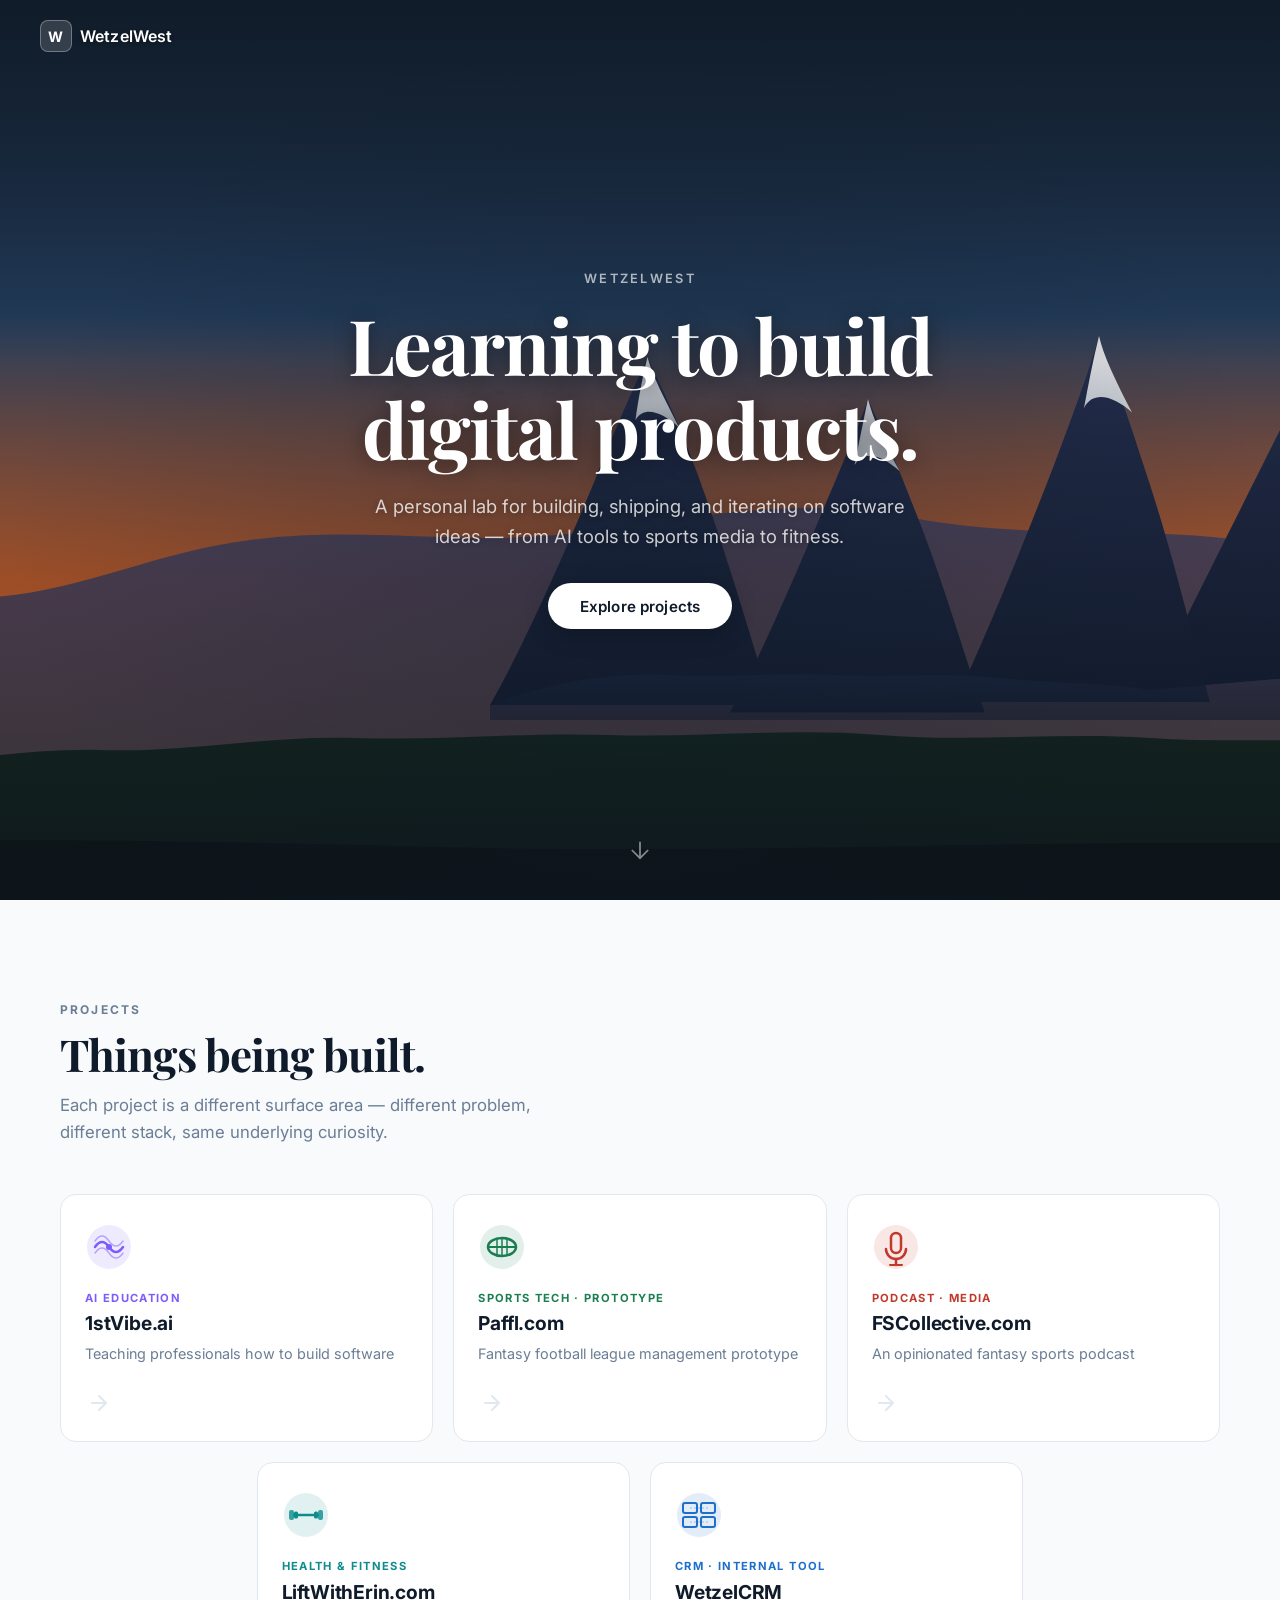
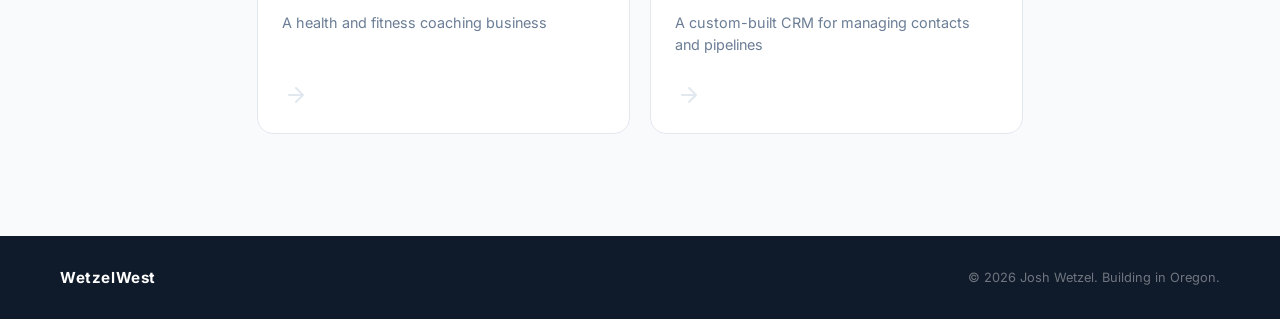
==== index.html @ 6b5eadfe "Initial launch of wetzelwest.com landing page - Hero section with SVG Mt. Bachelor + Three Sisters m" ====
<!DOCTYPE html>
<html lang="en">
<head>
  <meta charset="UTF-8" />
  <meta name="viewport" content="width=device-width, initial-scale=1.0" />
  <title>WetzelWest — Learning to Build Digital Products</title>
  <meta name="description" content="WetzelWest is a collection of digital projects by Josh Wetzel — exploring AI tools, sports tech, media, fitness, and CRM software." />
  <link rel="preconnect" href="https://fonts.googleapis.com" />
  <link rel="preconnect" href="https://fonts.gstatic.com" crossorigin />
  <link href="https://fonts.googleapis.com/css2?family=Inter:wght@300;400;500;600;700&family=Playfair+Display:wght@700&display=swap" rel="stylesheet" />
  <link rel="stylesheet" href="styles.css" />
</head>
<body>

  <!-- ─── NAV ────────────────────────────────────────────────────── -->
  <header class="nav">
    <a href="/" class="nav-logo">
      <span class="nav-logo-mark">W</span>
      <span class="nav-logo-text">WetzelWest</span>
    </a>
  </header>

  <!-- ─── HERO ───────────────────────────────────────────────────── -->
  <section class="hero">

    <!-- Mountain SVG scene -->
    <div class="hero-scene" aria-hidden="true">
      <svg class="hero-svg" viewBox="0 0 1440 600" preserveAspectRatio="xMidYMid slice" xmlns="http://www.w3.org/2000/svg">
        <defs>
          <!-- Sky gradient: dusk looking west over the Cascades -->
          <linearGradient id="sky" x1="0" y1="0" x2="0" y2="1">
            <stop offset="0%"   stop-color="#0d1b2a" />
            <stop offset="35%"  stop-color="#1b3a5c" />
            <stop offset="65%"  stop-color="#c45c26" />
            <stop offset="85%"  stop-color="#e8832a" />
            <stop offset="100%" stop-color="#f5c26b" />
          </linearGradient>
          <!-- Distant ridge gradient -->
          <linearGradient id="ridge-far" x1="0" y1="0" x2="0" y2="1">
            <stop offset="0%"  stop-color="#2e3f6e" />
            <stop offset="100%" stop-color="#1a2545" />
          </linearGradient>
          <!-- Near peaks gradient -->
          <linearGradient id="peaks" x1="0" y1="0" x2="0" y2="1">
            <stop offset="0%"  stop-color="#1d2d50" />
            <stop offset="100%" stop-color="#0f1a30" />
          </linearGradient>
          <!-- Foreground forest gradient -->
          <linearGradient id="forest" x1="0" y1="0" x2="0" y2="1">
            <stop offset="0%"  stop-color="#0e2318" />
            <stop offset="100%" stop-color="#071410" />
          </linearGradient>
          <!-- Snow cap gradient -->
          <linearGradient id="snow" x1="0" y1="0" x2="0" y2="1">
            <stop offset="0%"   stop-color="#ffffff" />
            <stop offset="100%" stop-color="#dce8f0" />
          </linearGradient>
          <!-- Glow for sun near horizon -->
          <radialGradient id="sun-glow" cx="0.72" cy="1" r="0.45">
            <stop offset="0%"   stop-color="#ffcc55" stop-opacity="0.55" />
            <stop offset="60%"  stop-color="#e8832a" stop-opacity="0.15" />
            <stop offset="100%" stop-color="#e8832a" stop-opacity="0" />
          </radialGradient>
        </defs>

        <!-- Sky fill -->
        <rect width="1440" height="600" fill="url(#sky)" />

        <!-- Sun glow near horizon -->
        <rect width="1440" height="600" fill="url(#sun-glow)" />

        <!-- ── Distant foothills / lower Cascades range ── -->
        <path fill="url(#ridge-far)" opacity="0.75"
          d="M0,420 C80,390 160,380 240,395 C320,410 380,370 460,360
             C540,350 600,365 680,355 C760,345 820,330 900,345
             C980,360 1040,350 1120,360 C1200,370 1280,355 1360,365
             L1440,360 L1440,600 L0,600 Z" />

        <!-- ── Mt Bachelor: conical peak — rightmost (south) ── -->
        <!-- Base shape -->
        <path fill="url(#peaks)"
          d="M1060,460 C1080,420 1115,350 1145,290 C1175,230 1185,210 1190,200
             C1195,210 1210,230 1225,265 C1255,330 1280,390 1295,440 Z" />
        <!-- Snow cap -->
        <path fill="url(#snow)" opacity="0.92"
          d="M1190,200 C1193,213 1202,228 1212,248 C1200,238 1187,230 1178,242
             C1182,225 1188,212 1190,200 Z" />

        <!-- ── North Sister: leftmost of three ── -->
        <path fill="url(#peaks)"
          d="M620,470 C640,435 665,380 690,320 C710,270 720,250 725,238
             C730,250 742,272 758,315 C780,375 795,430 808,470 Z" />
        <!-- Snow cap North Sister -->
        <path fill="url(#snow)" opacity="0.9"
          d="M725,238 C728,250 736,265 746,285 C735,275 723,270 717,280
             C719,265 722,250 725,238 Z" />

        <!-- ── Middle Sister: center, slightly lower ── -->
        <path fill="url(#peaks)"
          d="M780,475 C798,442 820,392 842,340 C860,298 868,278 872,266
             C877,278 888,300 904,342 C924,392 938,444 950,475 Z" />
        <!-- Snow cap Middle Sister -->
        <path fill="url(#snow)" opacity="0.88"
          d="M872,266 C875,278 882,294 893,314 C882,304 870,299 863,310
             C866,295 869,280 872,266 Z" />

        <!-- ── South Sister: rounded dome, most prominent ── -->
        <path fill="url(#peaks)"
          d="M930,468 C948,430 972,372 996,310 C1015,260 1022,238 1026,224
             C1030,238 1040,260 1055,308 C1076,370 1090,432 1100,468 Z" />
        <!-- Snow cap South Sister -->
        <path fill="url(#snow)" opacity="0.9"
          d="M1026,224 C1029,237 1037,254 1048,275 C1036,264 1022,260 1016,272
             C1019,256 1022,240 1026,224 Z" />

        <!-- Connecting ridgeline between peaks -->
        <path fill="url(#peaks)" opacity="0.6"
          d="M620,470 C660,455 700,448 740,450 C780,452 810,448 850,450
             C890,452 920,448 960,452 C1000,456 1030,455 1060,460
             L1295,440 L1295,480 L620,480 Z" />

        <!-- ── Forested midground slopes ── -->
        <path fill="url(#forest)"
          d="M0,540
             C60,510 120,495 180,505 C240,515 300,498 360,500
             C420,502 470,490 530,492 C590,494 640,488 700,490
             C760,492 820,485 880,490 C940,495 1000,488 1060,492
             C1120,496 1180,490 1240,498 C1300,506 1370,495 1440,510
             L1440,600 L0,600 Z" />

        <!-- ── Foreground terrain / dark base ── -->
        <path fill="#050d0a"
          d="M0,570 C200,555 400,560 600,565 C800,570 1000,558 1200,563
             L1440,568 L1440,600 L0,600 Z" />

        <!-- Subtle atmospheric haze layer -->
        <rect width="1440" height="600" fill="#c45c26" opacity="0.04" />
      </svg>
    </div>

    <!-- Hero content overlay -->
    <div class="hero-content">
      <p class="hero-eyebrow">WetzelWest</p>
      <h1 class="hero-headline">Learning to build<br />digital products.</h1>
      <p class="hero-sub">A personal lab for building, shipping, and iterating on software ideas — from AI tools to sports media to fitness.</p>
      <a href="#projects" class="hero-cta">Explore projects</a>
    </div>

    <!-- Scroll nudge -->
    <div class="hero-scroll" aria-hidden="true">
      <svg width="24" height="24" viewBox="0 0 24 24" fill="none" stroke="currentColor" stroke-width="1.5">
        <path d="M12 5v14M5 12l7 7 7-7"/>
      </svg>
    </div>
  </section>

  <!-- ─── PROJECTS ────────────────────────────────────────────────── -->
  <section class="projects" id="projects">
    <div class="projects-inner">

      <div class="section-label">Projects</div>
      <h2 class="section-title">Things being built.</h2>
      <p class="section-sub">Each project is a different surface area — different problem, different stack, same underlying curiosity.</p>

      <div class="cards">

        <!-- 1stVibe.ai -->
        <a href="https://1stvibe.ai" target="_blank" rel="noopener noreferrer" class="card card--ai">
          <div class="card-icon" aria-hidden="true">
            <svg viewBox="0 0 48 48" fill="none" xmlns="http://www.w3.org/2000/svg">
              <circle cx="24" cy="24" r="22" fill="currentColor" opacity="0.12"/>
              <path d="M10 24 Q17 14 24 24 Q31 34 38 24" stroke="currentColor" stroke-width="2.5" stroke-linecap="round" fill="none"/>
              <path d="M10 30 Q17 20 24 30 Q31 40 38 30" stroke="currentColor" stroke-width="1.5" stroke-linecap="round" fill="none" opacity="0.5"/>
              <path d="M10 18 Q17 8 24 18 Q31 28 38 18" stroke="currentColor" stroke-width="1.5" stroke-linecap="round" fill="none" opacity="0.5"/>
              <circle cx="24" cy="24" r="3" fill="currentColor"/>
            </svg>
          </div>
          <div class="card-body">
            <div class="card-tag">AI Education</div>
            <h3 class="card-title">1stVibe.ai</h3>
            <p class="card-desc">Teaching professionals how to build software</p>
          </div>
          <div class="card-arrow" aria-hidden="true">
            <svg viewBox="0 0 20 20" fill="currentColor">
              <path d="M5 10h10M10 5l5 5-5 5" stroke="currentColor" stroke-width="1.5" fill="none" stroke-linecap="round" stroke-linejoin="round"/>
            </svg>
          </div>
        </a>

        <!-- Paffl.com -->
        <a href="https://paffl.com" target="_blank" rel="noopener noreferrer" class="card card--sports">
          <div class="card-icon" aria-hidden="true">
            <svg viewBox="0 0 48 48" fill="none" xmlns="http://www.w3.org/2000/svg">
              <circle cx="24" cy="24" r="22" fill="currentColor" opacity="0.12"/>
              <ellipse cx="24" cy="24" rx="14" ry="9" stroke="currentColor" stroke-width="2.5" fill="none"/>
              <line x1="10" y1="24" x2="38" y2="24" stroke="currentColor" stroke-width="2" stroke-linecap="round"/>
              <line x1="19" y1="15.5" x2="19" y2="32.5" stroke="currentColor" stroke-width="1.5" stroke-linecap="round"/>
              <line x1="24" y1="15" x2="24" y2="33" stroke="currentColor" stroke-width="1.5" stroke-linecap="round"/>
              <line x1="29" y1="15.5" x2="29" y2="32.5" stroke="currentColor" stroke-width="1.5" stroke-linecap="round"/>
            </svg>
          </div>
          <div class="card-body">
            <div class="card-tag">Sports Tech · Prototype</div>
            <h3 class="card-title">Paffl.com</h3>
            <p class="card-desc">Fantasy football league management prototype</p>
          </div>
          <div class="card-arrow" aria-hidden="true">
            <svg viewBox="0 0 20 20" fill="currentColor">
              <path d="M5 10h10M10 5l5 5-5 5" stroke="currentColor" stroke-width="1.5" fill="none" stroke-linecap="round" stroke-linejoin="round"/>
            </svg>
          </div>
        </a>

        <!-- FSCollective.com -->
        <a href="https://fscollective.com" target="_blank" rel="noopener noreferrer" class="card card--media">
          <div class="card-icon" aria-hidden="true">
            <svg viewBox="0 0 48 48" fill="none" xmlns="http://www.w3.org/2000/svg">
              <circle cx="24" cy="24" r="22" fill="currentColor" opacity="0.12"/>
              <rect x="19" y="10" width="10" height="20" rx="5" stroke="currentColor" stroke-width="2.5" fill="none"/>
              <path d="M14 26c0 5.523 4.477 10 10 10s10-4.477 10-10" stroke="currentColor" stroke-width="2.5" stroke-linecap="round" fill="none"/>
              <line x1="24" y1="36" x2="24" y2="42" stroke="currentColor" stroke-width="2.5" stroke-linecap="round"/>
              <line x1="18" y1="42" x2="30" y2="42" stroke="currentColor" stroke-width="2" stroke-linecap="round"/>
            </svg>
          </div>
          <div class="card-body">
            <div class="card-tag">Podcast · Media</div>
            <h3 class="card-title">FSCollective.com</h3>
            <p class="card-desc">An opinionated fantasy sports podcast</p>
          </div>
          <div class="card-arrow" aria-hidden="true">
            <svg viewBox="0 0 20 20" fill="currentColor">
              <path d="M5 10h10M10 5l5 5-5 5" stroke="currentColor" stroke-width="1.5" fill="none" stroke-linecap="round" stroke-linejoin="round"/>
            </svg>
          </div>
        </a>

        <!-- LiftWithErin.com -->
        <a href="https://liftwitherin.com" target="_blank" rel="noopener noreferrer" class="card card--fitness">
          <div class="card-icon" aria-hidden="true">
            <svg viewBox="0 0 48 48" fill="none" xmlns="http://www.w3.org/2000/svg">
              <circle cx="24" cy="24" r="22" fill="currentColor" opacity="0.12"/>
              <line x1="12" y1="24" x2="36" y2="24" stroke="currentColor" stroke-width="2.5" stroke-linecap="round"/>
              <rect x="7" y="19" width="5" height="10" rx="2" fill="currentColor" opacity="0.8"/>
              <rect x="36" y="19" width="5" height="10" rx="2" fill="currentColor" opacity="0.8"/>
              <rect x="12" y="20.5" width="4" height="7" rx="1.5" fill="currentColor"/>
              <rect x="32" y="20.5" width="4" height="7" rx="1.5" fill="currentColor"/>
            </svg>
          </div>
          <div class="card-body">
            <div class="card-tag">Health &amp; Fitness</div>
            <h3 class="card-title">LiftWithErin.com</h3>
            <p class="card-desc">A health and fitness coaching business</p>
          </div>
          <div class="card-arrow" aria-hidden="true">
            <svg viewBox="0 0 20 20" fill="currentColor">
              <path d="M5 10h10M10 5l5 5-5 5" stroke="currentColor" stroke-width="1.5" fill="none" stroke-linecap="round" stroke-linejoin="round"/>
            </svg>
          </div>
        </a>

        <!-- WetzelCRM -->
        <a href="/wetzelcrm" class="card card--crm">
          <div class="card-icon" aria-hidden="true">
            <svg viewBox="0 0 48 48" fill="none" xmlns="http://www.w3.org/2000/svg">
              <circle cx="24" cy="24" r="22" fill="currentColor" opacity="0.12"/>
              <rect x="8" y="12" width="14" height="10" rx="2" stroke="currentColor" stroke-width="2" fill="none"/>
              <rect x="26" y="12" width="14" height="10" rx="2" stroke="currentColor" stroke-width="2" fill="none"/>
              <rect x="8" y="26" width="14" height="10" rx="2" stroke="currentColor" stroke-width="2" fill="none"/>
              <rect x="26" y="26" width="14" height="10" rx="2" stroke="currentColor" stroke-width="2" fill="none"/>
              <line x1="15" y1="17" x2="33" y2="17" stroke="currentColor" stroke-width="1" stroke-dasharray="2 2" opacity="0.4"/>
              <line x1="15" y1="31" x2="33" y2="31" stroke="currentColor" stroke-width="1" stroke-dasharray="2 2" opacity="0.4"/>
            </svg>
          </div>
          <div class="card-body">
            <div class="card-tag">CRM · Internal Tool</div>
            <h3 class="card-title">WetzelCRM</h3>
            <p class="card-desc">A custom-built CRM for managing contacts and pipelines</p>
          </div>
          <div class="card-arrow" aria-hidden="true">
            <svg viewBox="0 0 20 20" fill="currentColor">
              <path d="M5 10h10M10 5l5 5-5 5" stroke="currentColor" stroke-width="1.5" fill="none" stroke-linecap="round" stroke-linejoin="round"/>
            </svg>
          </div>
        </a>

      </div>
    </div>
  </section>

  <!-- ─── FOOTER ──────────────────────────────────────────────────── -->
  <footer class="footer">
    <div class="footer-inner">
      <span class="footer-logo">WetzelWest</span>
      <span class="footer-copy">&copy; <span id="year"></span> Josh Wetzel. Building in Oregon.</span>
    </div>
  </footer>

  <script>
    document.getElementById('year').textContent = new Date().getFullYear();

    // Smooth scroll for the anchor link
    document.querySelector('.hero-cta').addEventListener('click', function(e) {
      e.preventDefault();
      document.querySelector('#projects').scrollIntoView({ behavior: 'smooth' });
    });

    // Nav background on scroll
    const nav = document.querySelector('.nav');
    const heroEl = document.querySelector('.hero');
    function updateNav() {
      const heroBottom = heroEl.getBoundingClientRect().bottom;
      nav.classList.toggle('nav--scrolled', heroBottom <= 64);
    }
    window.addEventListener('scroll', updateNav, { passive: true });
    updateNav();
  </script>
</body>
</html>
---- styles.css ----
/* ─────────────────────────────────────────────────────────────────
   WetzelWest — styles.css
   Pacific Northwest / Central Oregon aesthetic
   ───────────────────────────────────────────────────────────────── */

*, *::before, *::after {
  box-sizing: border-box;
  margin: 0;
  padding: 0;
}

:root {
  /* Brand palette */
  --color-sky-deep:    #0d1b2a;
  --color-sky-mid:     #1b3a5c;
  --color-sunset:      #c45c26;
  --color-gold:        #e8832a;
  --color-cream:       #f5c26b;

  /* Neutral scale */
  --color-ink:         #0f1a2a;
  --color-ink-80:      #1e2e42;
  --color-ink-60:      #3a4f65;
  --color-muted:       #6b7e96;
  --color-border:      #e2e8f0;
  --color-surface:     #f8fafc;
  --color-white:       #ffffff;

  /* Project accent colors */
  --accent-ai:         #7c5cfc;   /* purple — AI */
  --accent-sports:     #1a7f50;   /* green — football */
  --accent-media:      #c0392b;   /* crimson — podcast */
  --accent-fitness:    #0e8c8c;   /* teal — health */
  --accent-crm:        #1e6fcc;   /* blue — software */

  /* Typography */
  --font-sans:   'Inter', system-ui, -apple-system, sans-serif;
  --font-serif:  'Playfair Display', Georgia, serif;

  /* Spacing */
  --max-width: 1160px;
  --gutter:    clamp(1.25rem, 5vw, 2.5rem);
}

html {
  scroll-behavior: smooth;
  font-size: 16px;
  /* Offset fixed nav when jumping to anchors */
  scroll-padding-top: 72px;
}

body {
  font-family: var(--font-sans);
  color: var(--color-ink);
  background: var(--color-white);
  -webkit-font-smoothing: antialiased;
  overflow-x: hidden;
}

/* ─── NAV ───────────────────────────────────────────────────────── */

.nav {
  position: fixed;
  top: 0;
  left: 0;
  right: 0;
  z-index: 100;
  padding: 1.25rem var(--gutter);
  display: flex;
  align-items: center;
  transition: background 0.3s ease, box-shadow 0.3s ease, backdrop-filter 0.3s ease;
}

/* Applied via JS when scrolled past hero */
.nav.nav--scrolled {
  background: rgba(255,255,255,0.92);
  backdrop-filter: blur(12px);
  -webkit-backdrop-filter: blur(12px);
  box-shadow: 0 1px 0 var(--color-border);
}

.nav.nav--scrolled .nav-logo {
  color: var(--color-ink);
}

.nav.nav--scrolled .nav-logo-mark {
  background: var(--color-ink);
  border-color: transparent;
  color: var(--color-white);
}

.nav.nav--scrolled .nav-logo-text {
  text-shadow: none;
}

.nav-logo {
  display: flex;
  align-items: center;
  gap: 0.5rem;
  text-decoration: none;
  color: var(--color-white);
  font-weight: 600;
  letter-spacing: 0.01em;
}

.nav-logo-mark {
  display: flex;
  align-items: center;
  justify-content: center;
  width: 32px;
  height: 32px;
  background: rgba(255,255,255,0.15);
  border: 1px solid rgba(255,255,255,0.3);
  border-radius: 8px;
  font-size: 0.9rem;
  font-weight: 700;
  backdrop-filter: blur(6px);
  transition: background 0.2s;
}

.nav-logo:hover .nav-logo-mark {
  background: rgba(255,255,255,0.25);
}

.nav-logo-text {
  font-size: 1rem;
  font-weight: 600;
  text-shadow: 0 1px 4px rgba(0,0,0,0.4);
}

/* ─── HERO ──────────────────────────────────────────────────────── */

.hero {
  position: relative;
  width: 100%;
  height: 100svh;
  min-height: 580px;
  display: flex;
  align-items: center;
  justify-content: center;
  overflow: hidden;
}

.hero-scene {
  position: absolute;
  inset: 0;
  z-index: 0;
}

.hero-svg {
  width: 100%;
  height: 100%;
  object-fit: cover;
}

/* Subtle gradient vignette over the scene to improve text legibility */
.hero::before {
  content: '';
  position: absolute;
  inset: 0;
  z-index: 1;
  background:
    radial-gradient(ellipse at 50% 60%, rgba(13,27,42,0.25) 0%, transparent 70%),
    linear-gradient(to bottom, rgba(13,27,42,0.55) 0%, transparent 40%, rgba(13,27,42,0.5) 100%);
}

.hero-content {
  position: relative;
  z-index: 2;
  text-align: center;
  color: var(--color-white);
  padding: 0 var(--gutter);
  max-width: 780px;
}

.hero-eyebrow {
  font-size: 0.8rem;
  font-weight: 600;
  letter-spacing: 0.18em;
  text-transform: uppercase;
  color: rgba(255,255,255,0.65);
  margin-bottom: 1rem;
}

.hero-headline {
  font-family: var(--font-serif);
  font-size: clamp(2.6rem, 6vw, 5rem);
  font-weight: 700;
  line-height: 1.1;
  letter-spacing: -0.02em;
  text-shadow: 0 2px 20px rgba(0,0,0,0.4);
  margin-bottom: 1.25rem;
}

.hero-sub {
  font-size: clamp(1rem, 2vw, 1.15rem);
  line-height: 1.65;
  color: rgba(255,255,255,0.78);
  max-width: 540px;
  margin: 0 auto 2rem;
  text-shadow: 0 1px 6px rgba(0,0,0,0.3);
}

.hero-cta {
  display: inline-flex;
  align-items: center;
  gap: 0.5rem;
  padding: 0.85rem 2rem;
  background: var(--color-white);
  color: var(--color-ink);
  font-size: 0.95rem;
  font-weight: 600;
  border-radius: 100px;
  text-decoration: none;
  letter-spacing: 0.01em;
  transition: transform 0.2s, box-shadow 0.2s, background 0.2s;
  box-shadow: 0 4px 24px rgba(0,0,0,0.25);
}

.hero-cta:hover {
  transform: translateY(-2px);
  box-shadow: 0 8px 32px rgba(0,0,0,0.3);
  background: var(--color-cream);
}

.hero-scroll {
  position: absolute;
  bottom: 2rem;
  left: 50%;
  transform: translateX(-50%);
  z-index: 2;
  color: rgba(255,255,255,0.5);
  animation: bounce 2s infinite;
}

.hero-scroll svg {
  width: 28px;
  height: 28px;
}

@keyframes bounce {
  0%, 100% { transform: translateX(-50%) translateY(0); }
  50%       { transform: translateX(-50%) translateY(6px); }
}

/* ─── PROJECTS SECTION ──────────────────────────────────────────── */

.projects {
  background: var(--color-surface);
  padding: clamp(4rem, 8vw, 7rem) var(--gutter);
}

.projects-inner {
  max-width: var(--max-width);
  margin: 0 auto;
}

.section-label {
  font-size: 0.75rem;
  font-weight: 700;
  letter-spacing: 0.18em;
  text-transform: uppercase;
  color: var(--color-muted);
  margin-bottom: 0.75rem;
}

.section-title {
  font-family: var(--font-serif);
  font-size: clamp(1.8rem, 3.5vw, 2.75rem);
  font-weight: 700;
  color: var(--color-ink);
  letter-spacing: -0.02em;
  line-height: 1.15;
  margin-bottom: 0.75rem;
}

.section-sub {
  font-size: 1.05rem;
  color: var(--color-muted);
  max-width: 520px;
  line-height: 1.6;
  margin-bottom: 3rem;
}

/* ─── CARD GRID ─────────────────────────────────────────────────── */

.cards {
  display: grid;
  grid-template-columns: repeat(3, 1fr);
  gap: 1.25rem;
}

/* Bottom row: 2 cards centered — achieved with last-2 spanning */
@media (min-width: 820px) {
  .cards .card:nth-child(4) {
    grid-column: 1 / 2;
  }
  .cards .card:nth-child(5) {
    grid-column: 2 / 3;
  }
  /* Center bottom 2 cards */
  .cards {
    grid-template-columns: repeat(6, 1fr);
  }
  .cards .card:nth-child(1) { grid-column: 1 / 3; }
  .cards .card:nth-child(2) { grid-column: 3 / 5; }
  .cards .card:nth-child(3) { grid-column: 5 / 7; }
  .cards .card:nth-child(4) { grid-column: 2 / 4; }
  .cards .card:nth-child(5) { grid-column: 4 / 6; }
}

@media (max-width: 819px) {
  .cards {
    grid-template-columns: repeat(2, 1fr);
  }
}

@media (max-width: 520px) {
  .cards {
    grid-template-columns: 1fr;
  }
}

/* ─── CARD BASE ─────────────────────────────────────────────────── */

.card {
  position: relative;
  display: flex;
  flex-direction: column;
  padding: 1.75rem 1.5rem 1.5rem;
  background: var(--color-white);
  border: 1px solid var(--color-border);
  border-radius: 16px;
  text-decoration: none;
  color: var(--color-ink);
  transition: transform 0.25s cubic-bezier(.22,.68,0,1.2),
              box-shadow 0.25s ease,
              border-color 0.2s;
  overflow: hidden;
}

.card::before {
  content: '';
  position: absolute;
  top: 0;
  left: 0;
  right: 0;
  height: 3px;
  border-radius: 16px 16px 0 0;
  transform: scaleX(0);
  transform-origin: left;
  transition: transform 0.3s ease;
}

.card:hover {
  transform: translateY(-4px);
  box-shadow: 0 12px 40px rgba(0,0,0,0.10);
  border-color: transparent;
}

.card:hover::before {
  transform: scaleX(1);
}

/* Per-project accent colors */
.card--ai       { --accent: var(--accent-ai); }
.card--sports   { --accent: var(--accent-sports); }
.card--media    { --accent: var(--accent-media); }
.card--fitness  { --accent: var(--accent-fitness); }
.card--crm      { --accent: var(--accent-crm); }

.card--ai::before     { background: var(--accent-ai); }
.card--sports::before { background: var(--accent-sports); }
.card--media::before  { background: var(--accent-media); }
.card--fitness::before{ background: var(--accent-fitness); }
.card--crm::before    { background: var(--accent-crm); }

/* Card icon */
.card-icon {
  width: 48px;
  height: 48px;
  margin-bottom: 1.25rem;
  color: var(--accent);
}

.card-icon svg {
  width: 100%;
  height: 100%;
}

/* Card body */
.card-body {
  flex: 1;
}

.card-tag {
  font-size: 0.7rem;
  font-weight: 700;
  letter-spacing: 0.12em;
  text-transform: uppercase;
  color: var(--accent);
  margin-bottom: 0.4rem;
}

.card-title {
  font-size: 1.2rem;
  font-weight: 700;
  color: var(--color-ink);
  letter-spacing: -0.01em;
  margin-bottom: 0.5rem;
  line-height: 1.25;
}

.card-desc {
  font-size: 0.9rem;
  color: var(--color-muted);
  line-height: 1.55;
}

/* Card arrow */
.card-arrow {
  margin-top: 1.5rem;
  width: 28px;
  height: 28px;
  color: var(--color-border);
  transition: color 0.2s, transform 0.2s;
}

.card-arrow svg {
  width: 100%;
  height: 100%;
}

.card:hover .card-arrow {
  color: var(--accent);
  transform: translateX(3px);
}

/* ─── FOOTER ────────────────────────────────────────────────────── */

.footer {
  background: var(--color-ink);
  padding: 2rem var(--gutter);
}

.footer-inner {
  max-width: var(--max-width);
  margin: 0 auto;
  display: flex;
  align-items: center;
  justify-content: space-between;
  flex-wrap: wrap;
  gap: 0.5rem;
}

.footer-logo {
  font-weight: 700;
  font-size: 0.95rem;
  color: var(--color-white);
  letter-spacing: 0.04em;
}

.footer-copy {
  font-size: 0.8rem;
  color: rgba(255,255,255,0.4);
}

/* ─── REDUCED MOTION ────────────────────────────────────────────── */

@media (prefers-reduced-motion: reduce) {
  .hero-scroll { animation: none; }
  .card, .card::before, .card-arrow,
  .hero-cta { transition: none; }
}
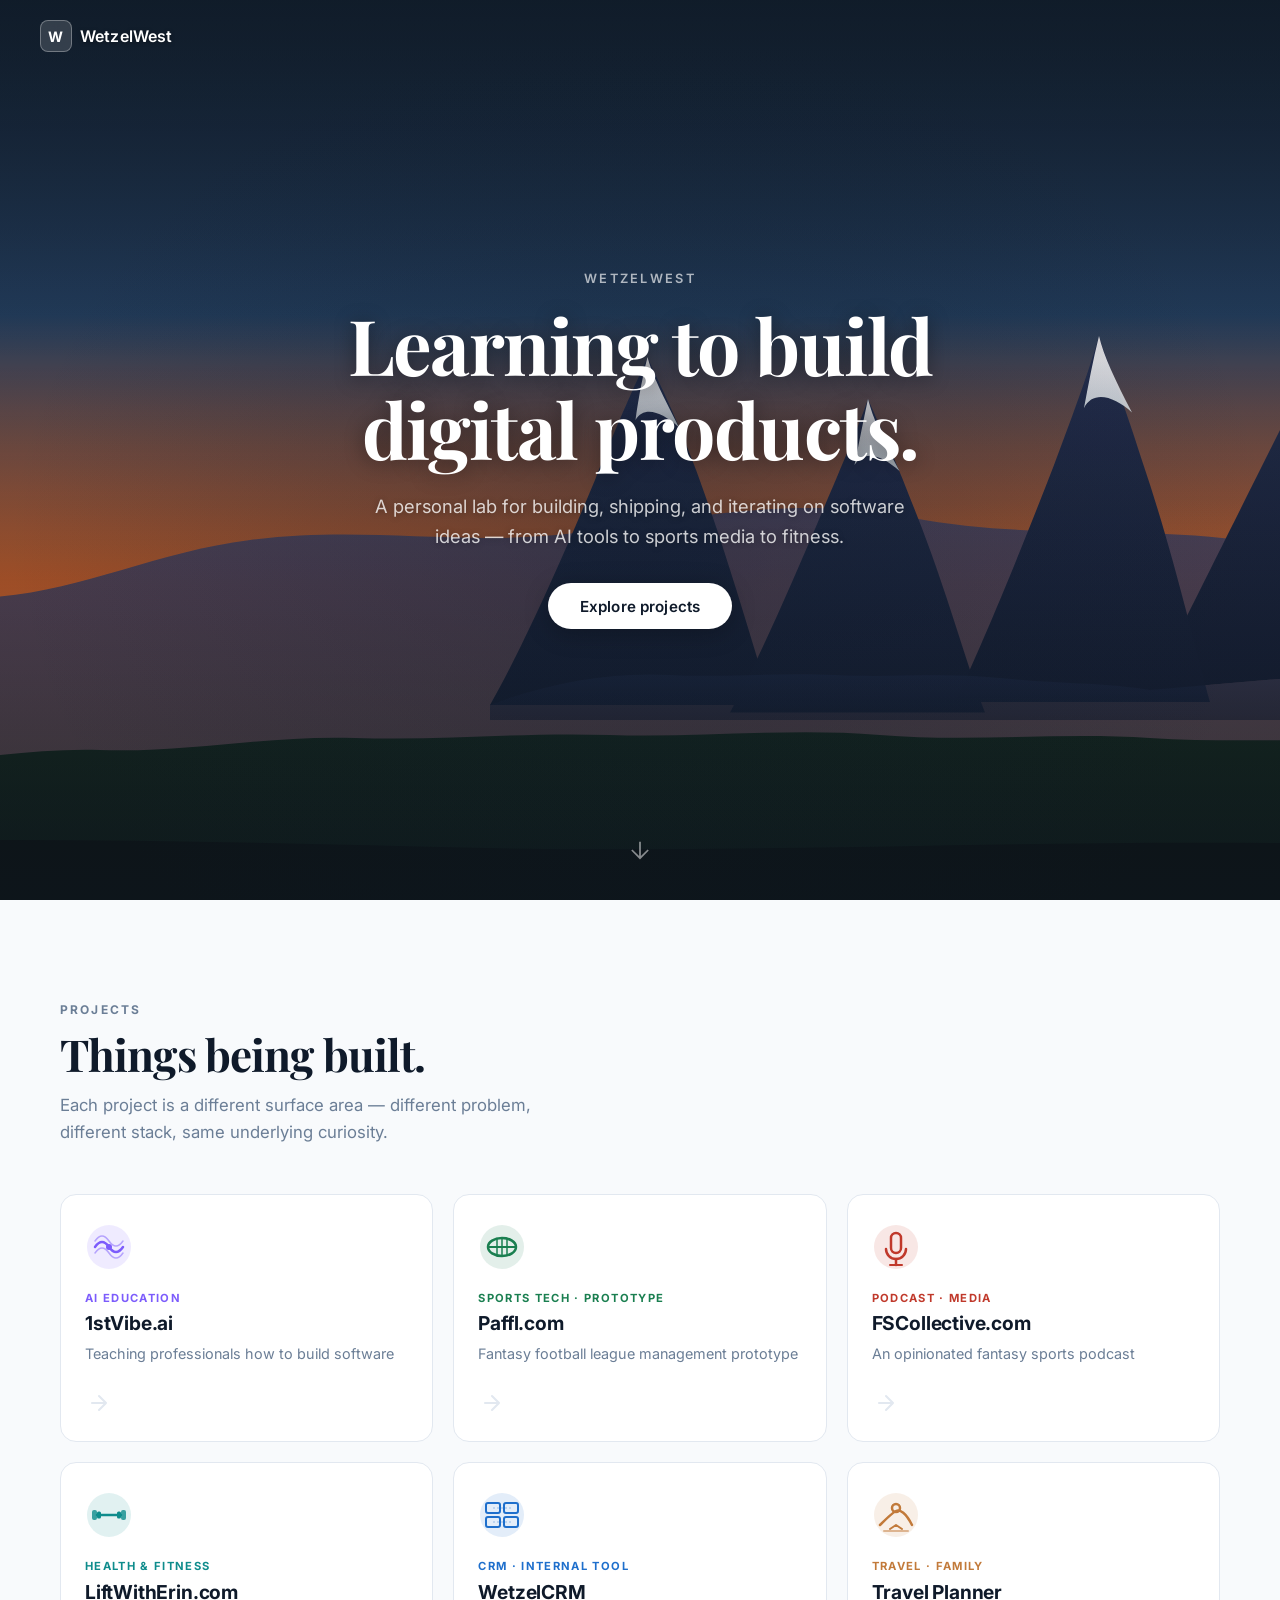
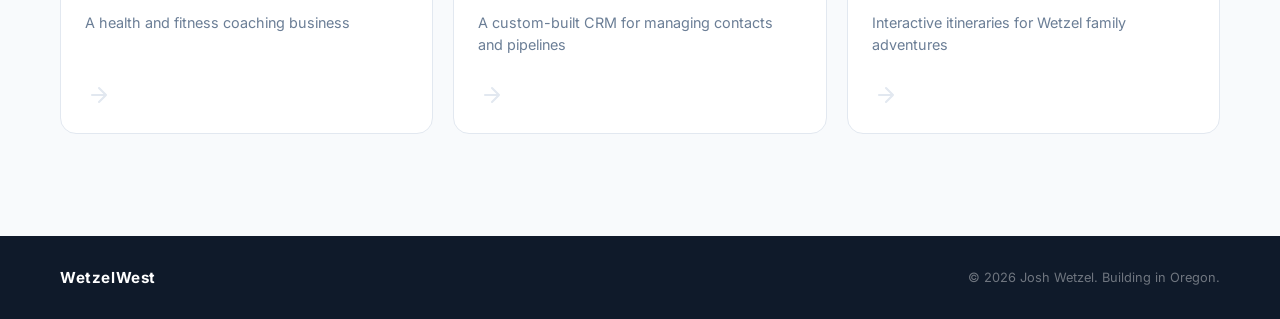
==== commit 0318f237: "Add Travel Planner section with password-protected itinerary hub - Add Travel Planner project card t" ====
--- a/index.html
+++ b/index.html
@@ -283,6 +283,29 @@
           </div>
         </a>
 
+        <!-- Travel Planner -->
+        <a href="/travel" class="card card--travel">
+          <div class="card-icon" aria-hidden="true">
+            <svg viewBox="0 0 48 48" fill="none" xmlns="http://www.w3.org/2000/svg">
+              <circle cx="24" cy="24" r="22" fill="currentColor" opacity="0.12"/>
+              <path d="M8 34 C14 28 20 22 24 20 C28 18 34 22 40 34" stroke="currentColor" stroke-width="2.5" stroke-linecap="round" fill="none"/>
+              <circle cx="24" cy="17" r="4" stroke="currentColor" stroke-width="2.5" fill="none"/>
+              <path d="M18 38 L24 34 L30 38" stroke="currentColor" stroke-width="2" stroke-linecap="round" stroke-linejoin="round" fill="none"/>
+              <line x1="12" y1="40" x2="36" y2="40" stroke="currentColor" stroke-width="2" stroke-linecap="round" opacity="0.5"/>
+            </svg>
+          </div>
+          <div class="card-body">
+            <div class="card-tag">Travel · Family</div>
+            <h3 class="card-title">Travel Planner</h3>
+            <p class="card-desc">Interactive itineraries for Wetzel family adventures</p>
+          </div>
+          <div class="card-arrow" aria-hidden="true">
+            <svg viewBox="0 0 20 20" fill="currentColor">
+              <path d="M5 10h10M10 5l5 5-5 5" stroke="currentColor" stroke-width="1.5" fill="none" stroke-linecap="round" stroke-linejoin="round"/>
+            </svg>
+          </div>
+        </a>
+
       </div>
     </div>
   </section>
--- a/styles.css
+++ b/styles.css
@@ -32,6 +32,7 @@
   --accent-media:      #c0392b;   /* crimson — podcast */
   --accent-fitness:    #0e8c8c;   /* teal — health */
   --accent-crm:        #1e6fcc;   /* blue — software */
+  --accent-travel:     #c27a3a;   /* amber — travel */
 
   /* Typography */
   --font-sans:   'Inter', system-ui, -apple-system, sans-serif;
@@ -290,23 +291,17 @@
   gap: 1.25rem;
 }
 
-/* Bottom row: 2 cards centered — achieved with last-2 spanning */
+/* 6-card grid: 3 per row, evenly distributed */
 @media (min-width: 820px) {
-  .cards .card:nth-child(4) {
-    grid-column: 1 / 2;
-  }
-  .cards .card:nth-child(5) {
-    grid-column: 2 / 3;
-  }
-  /* Center bottom 2 cards */
   .cards {
     grid-template-columns: repeat(6, 1fr);
   }
   .cards .card:nth-child(1) { grid-column: 1 / 3; }
   .cards .card:nth-child(2) { grid-column: 3 / 5; }
   .cards .card:nth-child(3) { grid-column: 5 / 7; }
-  .cards .card:nth-child(4) { grid-column: 2 / 4; }
-  .cards .card:nth-child(5) { grid-column: 4 / 6; }
+  .cards .card:nth-child(4) { grid-column: 1 / 3; }
+  .cards .card:nth-child(5) { grid-column: 3 / 5; }
+  .cards .card:nth-child(6) { grid-column: 5 / 7; }
 }
 
 @media (max-width: 819px) {
@@ -368,12 +363,14 @@
 .card--media    { --accent: var(--accent-media); }
 .card--fitness  { --accent: var(--accent-fitness); }
 .card--crm      { --accent: var(--accent-crm); }
+.card--travel   { --accent: var(--accent-travel); }
 
 .card--ai::before     { background: var(--accent-ai); }
 .card--sports::before { background: var(--accent-sports); }
 .card--media::before  { background: var(--accent-media); }
 .card--fitness::before{ background: var(--accent-fitness); }
 .card--crm::before    { background: var(--accent-crm); }
+.card--travel::before { background: var(--accent-travel); }
 
 /* Card icon */
 .card-icon {
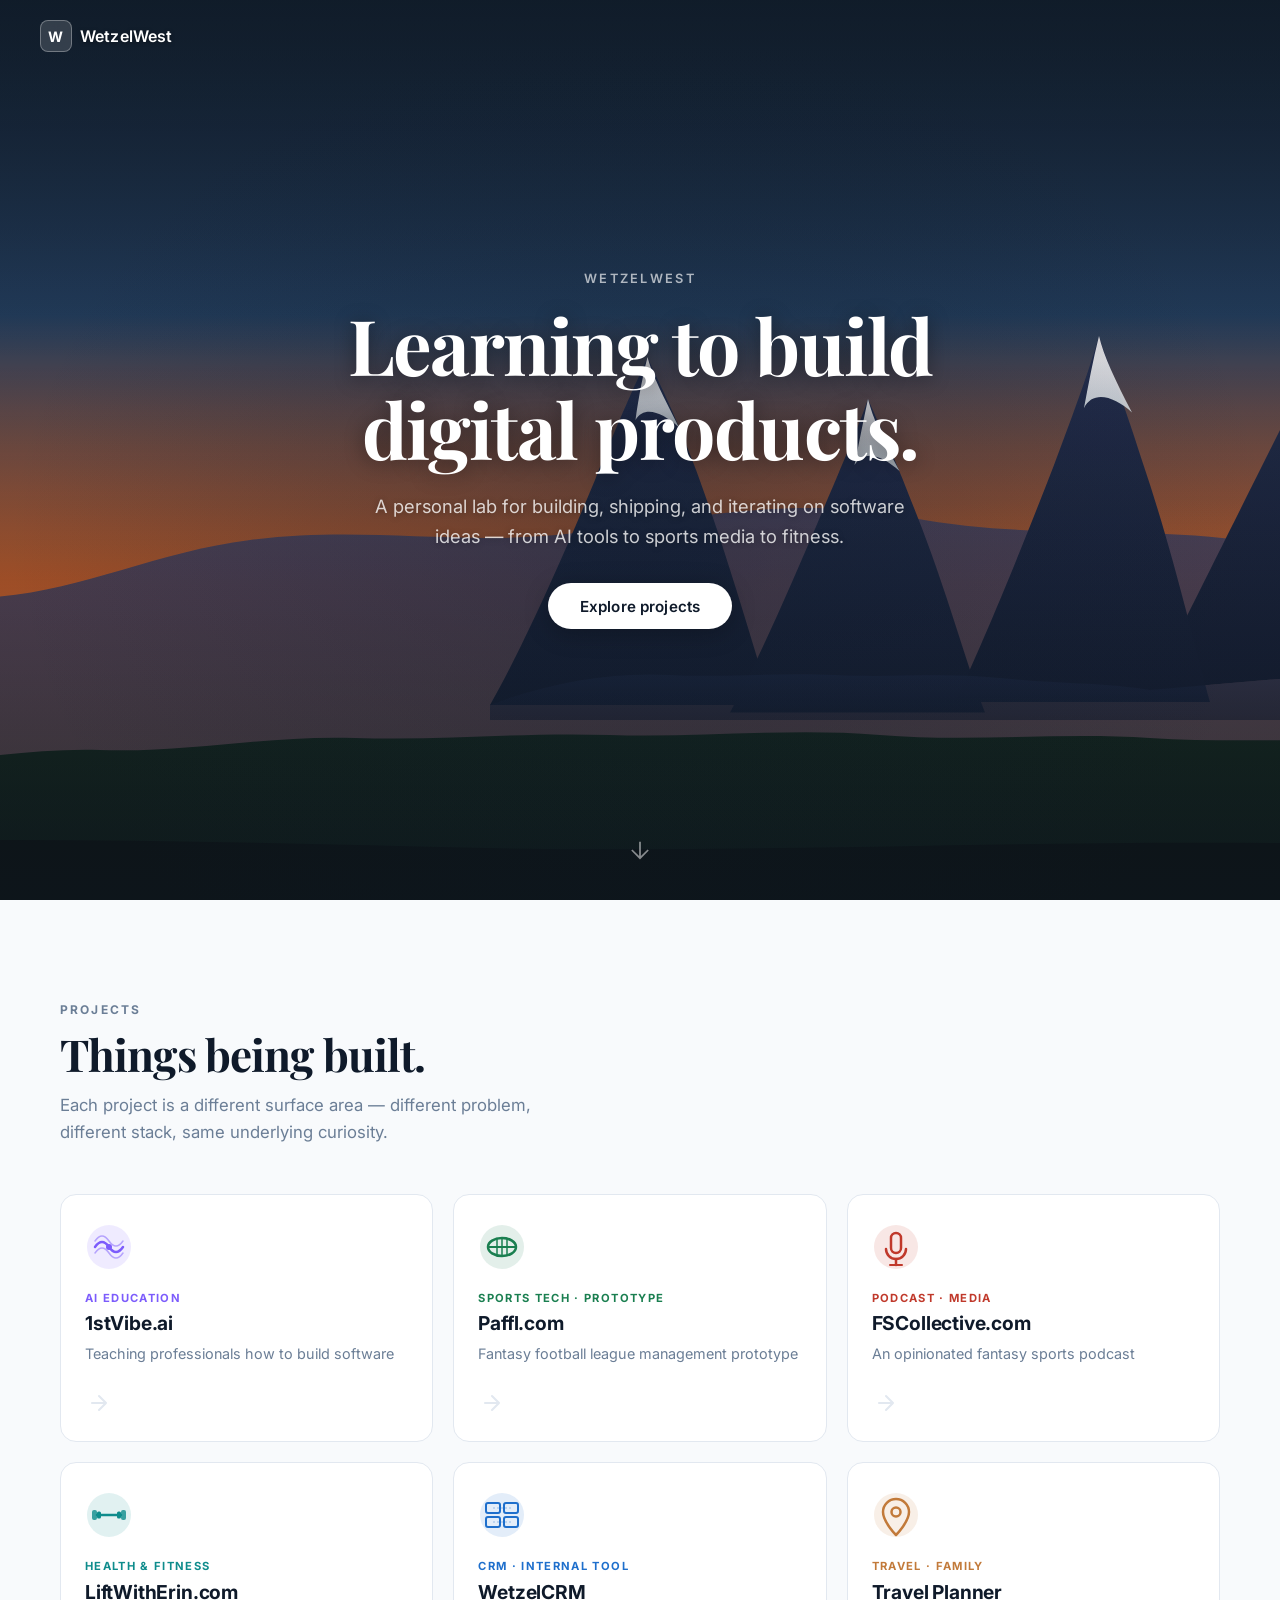
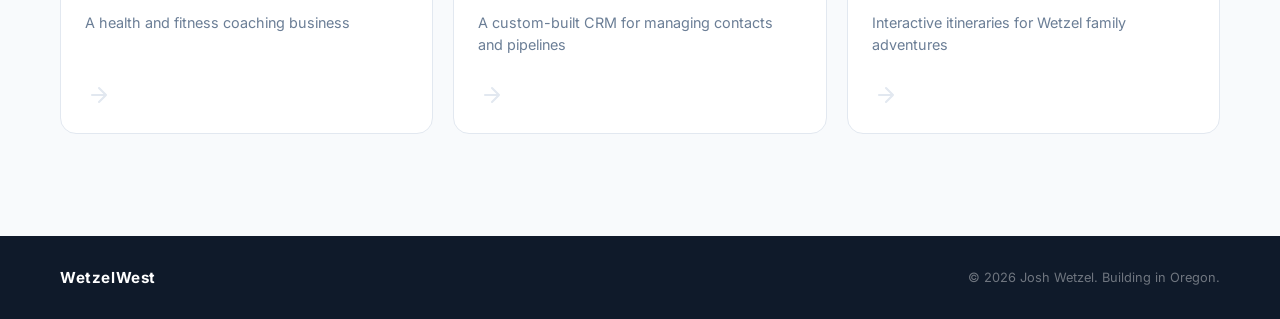
==== commit c34b775b: "Fix project card icon alignment and visual consistency - Add flex centering to .card-icon for consis" ====
--- a/index.html
+++ b/index.html
@@ -288,10 +288,8 @@
           <div class="card-icon" aria-hidden="true">
             <svg viewBox="0 0 48 48" fill="none" xmlns="http://www.w3.org/2000/svg">
               <circle cx="24" cy="24" r="22" fill="currentColor" opacity="0.12"/>
-              <path d="M8 34 C14 28 20 22 24 20 C28 18 34 22 40 34" stroke="currentColor" stroke-width="2.5" stroke-linecap="round" fill="none"/>
-              <circle cx="24" cy="17" r="4" stroke="currentColor" stroke-width="2.5" fill="none"/>
-              <path d="M18 38 L24 34 L30 38" stroke="currentColor" stroke-width="2" stroke-linecap="round" stroke-linejoin="round" fill="none"/>
-              <line x1="12" y1="40" x2="36" y2="40" stroke="currentColor" stroke-width="2" stroke-linecap="round" opacity="0.5"/>
+              <path d="M24 8c-7.18 0-13 5.82-13 13 0 9.75 13 23 13 23s13-13.25 13-23c0-7.18-5.82-13-13-13z" stroke="currentColor" stroke-width="2.5" fill="none" stroke-linejoin="round"/>
+              <circle cx="24" cy="21" r="4.5" stroke="currentColor" stroke-width="2.5" fill="none"/>
             </svg>
           </div>
           <div class="card-body">
--- a/styles.css
+++ b/styles.css
@@ -376,13 +376,18 @@
 .card-icon {
   width: 48px;
   height: 48px;
+  flex-shrink: 0;
   margin-bottom: 1.25rem;
   color: var(--accent);
+  display: flex;
+  align-items: center;
+  justify-content: center;
 }
 
 .card-icon svg {
-  width: 100%;
-  height: 100%;
+  width: 48px;
+  height: 48px;
+  display: block;
 }
 
 /* Card body */
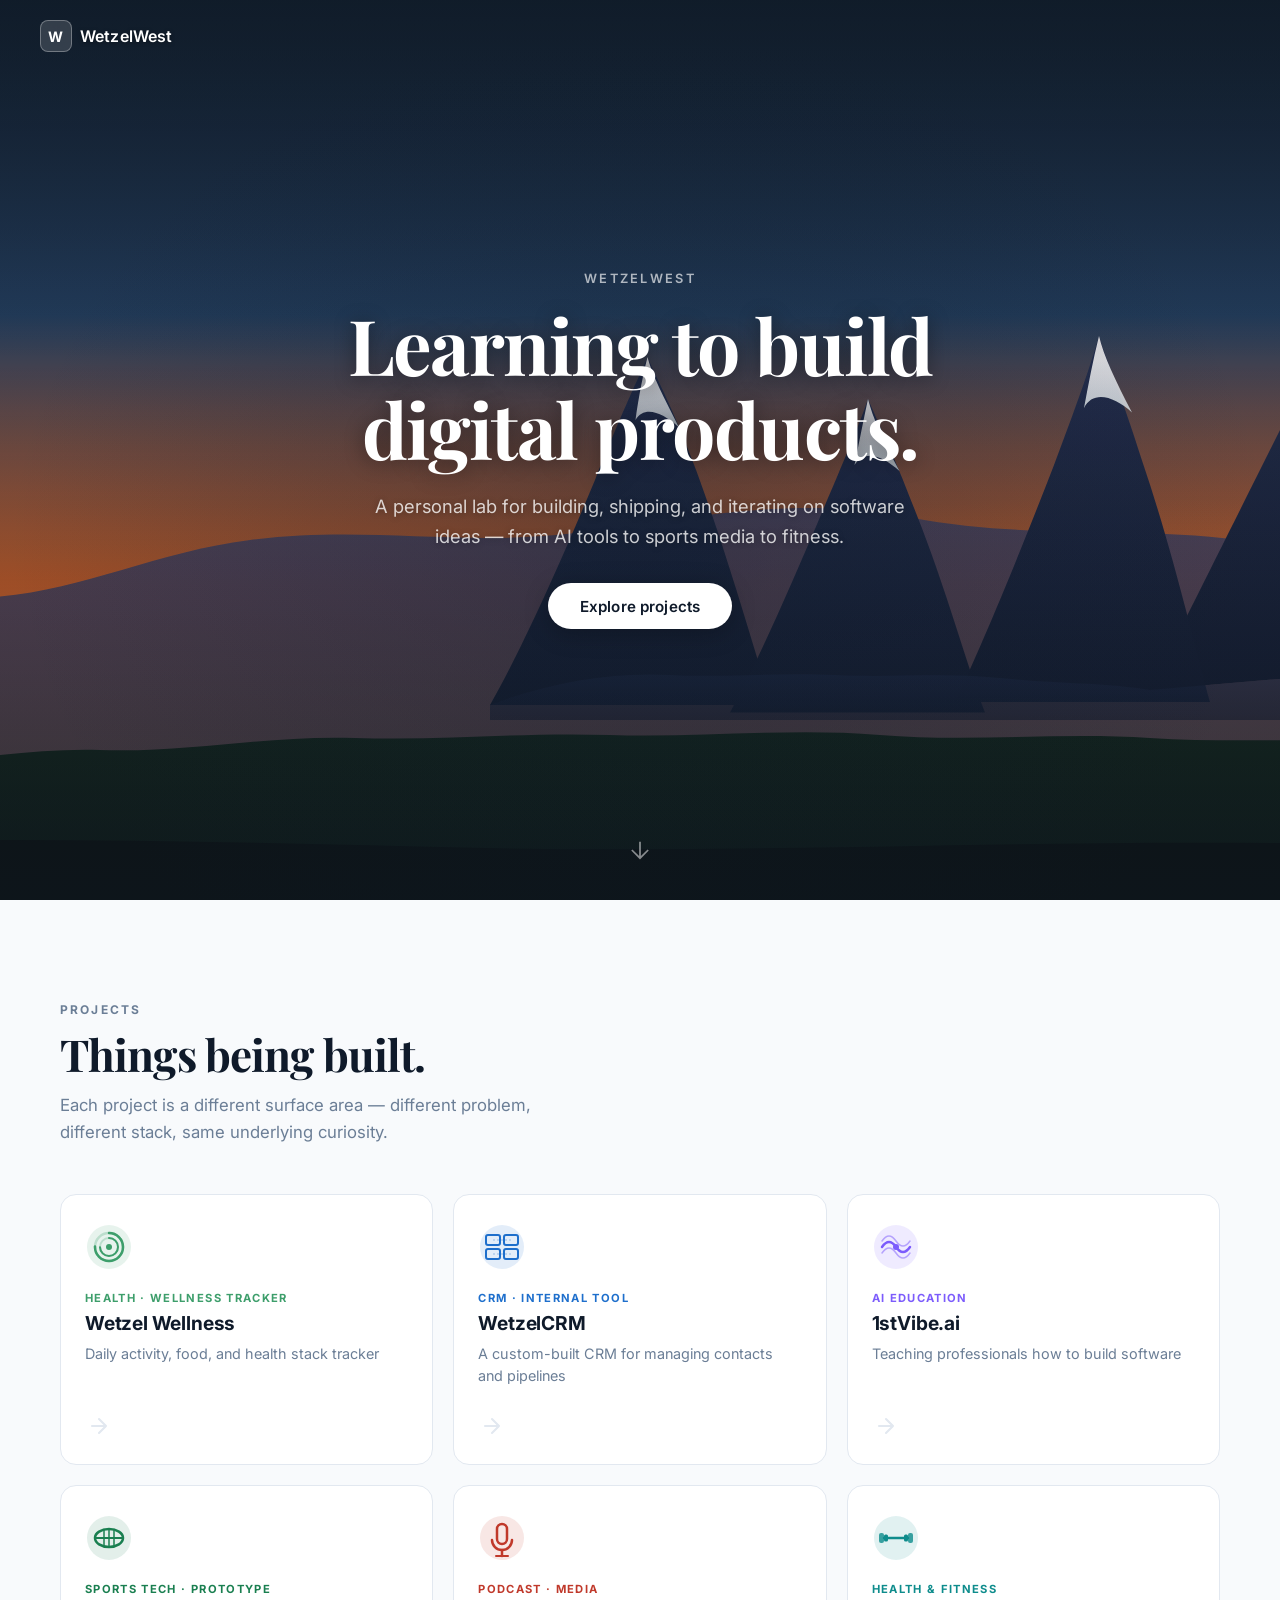
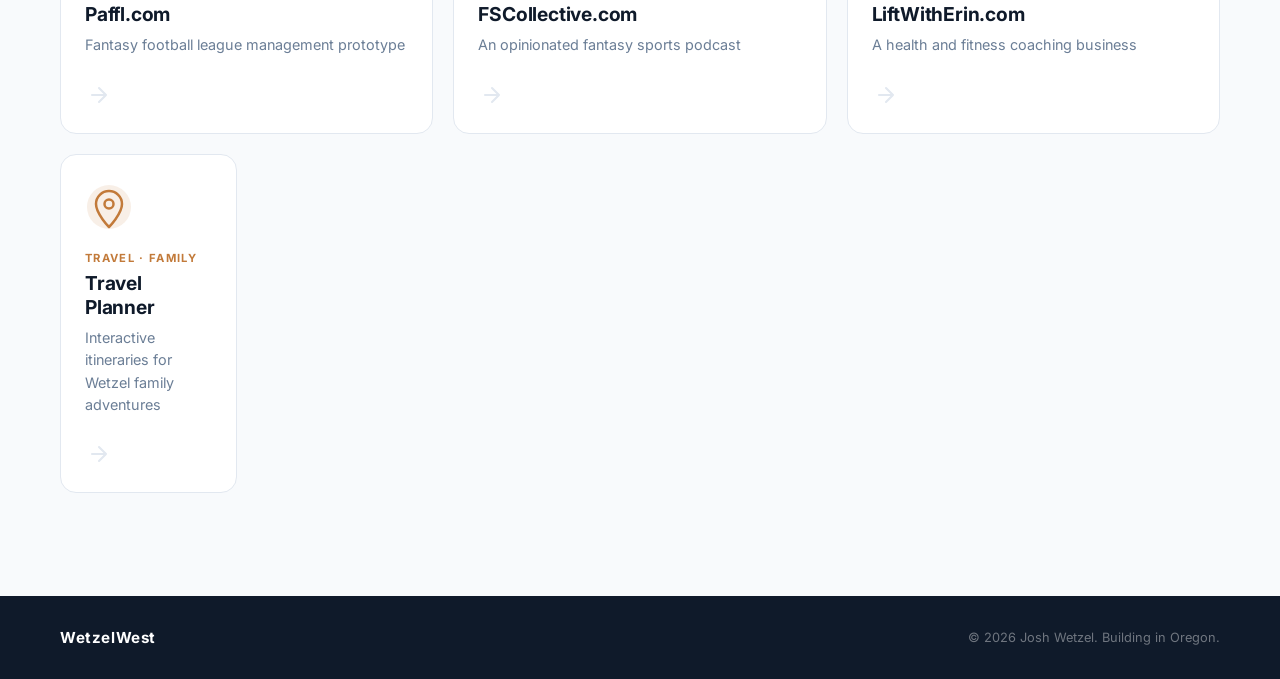
==== commit 0971db11: "Add Wetzel Wellness tile and promote WetzelCRM to #2 position Adds grapeyak.com as the new top-left " ====
--- a/index.html
+++ b/index.html
@@ -164,92 +164,25 @@
 
       <div class="cards">
 
-        <!-- 1stVibe.ai -->
-        <a href="https://1stvibe.ai" target="_blank" rel="noopener noreferrer" class="card card--ai">
-          <div class="card-icon" aria-hidden="true">
-            <svg viewBox="0 0 48 48" fill="none" xmlns="http://www.w3.org/2000/svg">
-              <circle cx="24" cy="24" r="22" fill="currentColor" opacity="0.12"/>
-              <path d="M10 24 Q17 14 24 24 Q31 34 38 24" stroke="currentColor" stroke-width="2.5" stroke-linecap="round" fill="none"/>
-              <path d="M10 30 Q17 20 24 30 Q31 40 38 30" stroke="currentColor" stroke-width="1.5" stroke-linecap="round" fill="none" opacity="0.5"/>
-              <path d="M10 18 Q17 8 24 18 Q31 28 38 18" stroke="currentColor" stroke-width="1.5" stroke-linecap="round" fill="none" opacity="0.5"/>
+        <!-- Wetzel Wellness -->
+        <a href="https://www.grapeyak.com" target="_blank" rel="noopener noreferrer" class="card card--wellness">
+          <div class="card-icon" aria-hidden="true">
+            <svg viewBox="0 0 48 48" fill="none" xmlns="http://www.w3.org/2000/svg">
+              <circle cx="24" cy="24" r="22" fill="currentColor" opacity="0.12"/>
+              <!-- Activity ring outer -->
+              <circle cx="24" cy="24" r="14" stroke="currentColor" stroke-width="2.5" stroke-linecap="round" fill="none" opacity="0.25" stroke-dasharray="88" stroke-dashoffset="0"/>
+              <circle cx="24" cy="24" r="14" stroke="currentColor" stroke-width="2.5" stroke-linecap="round" fill="none" stroke-dasharray="88" stroke-dashoffset="22" transform="rotate(-90 24 24)"/>
+              <!-- Activity ring inner -->
+              <circle cx="24" cy="24" r="9" stroke="currentColor" stroke-width="2" stroke-linecap="round" fill="none" opacity="0.25" stroke-dasharray="56" stroke-dashoffset="0"/>
+              <circle cx="24" cy="24" r="9" stroke="currentColor" stroke-width="2" stroke-linecap="round" fill="none" stroke-dasharray="56" stroke-dashoffset="14" transform="rotate(-90 24 24)"/>
+              <!-- Center leaf dot -->
               <circle cx="24" cy="24" r="3" fill="currentColor"/>
             </svg>
           </div>
           <div class="card-body">
-            <div class="card-tag">AI Education</div>
-            <h3 class="card-title">1stVibe.ai</h3>
-            <p class="card-desc">Teaching professionals how to build software</p>
-          </div>
-          <div class="card-arrow" aria-hidden="true">
-            <svg viewBox="0 0 20 20" fill="currentColor">
-              <path d="M5 10h10M10 5l5 5-5 5" stroke="currentColor" stroke-width="1.5" fill="none" stroke-linecap="round" stroke-linejoin="round"/>
-            </svg>
-          </div>
-        </a>
-
-        <!-- Paffl.com -->
-        <a href="https://paffl.com" target="_blank" rel="noopener noreferrer" class="card card--sports">
-          <div class="card-icon" aria-hidden="true">
-            <svg viewBox="0 0 48 48" fill="none" xmlns="http://www.w3.org/2000/svg">
-              <circle cx="24" cy="24" r="22" fill="currentColor" opacity="0.12"/>
-              <ellipse cx="24" cy="24" rx="14" ry="9" stroke="currentColor" stroke-width="2.5" fill="none"/>
-              <line x1="10" y1="24" x2="38" y2="24" stroke="currentColor" stroke-width="2" stroke-linecap="round"/>
-              <line x1="19" y1="15.5" x2="19" y2="32.5" stroke="currentColor" stroke-width="1.5" stroke-linecap="round"/>
-              <line x1="24" y1="15" x2="24" y2="33" stroke="currentColor" stroke-width="1.5" stroke-linecap="round"/>
-              <line x1="29" y1="15.5" x2="29" y2="32.5" stroke="currentColor" stroke-width="1.5" stroke-linecap="round"/>
-            </svg>
-          </div>
-          <div class="card-body">
-            <div class="card-tag">Sports Tech · Prototype</div>
-            <h3 class="card-title">Paffl.com</h3>
-            <p class="card-desc">Fantasy football league management prototype</p>
-          </div>
-          <div class="card-arrow" aria-hidden="true">
-            <svg viewBox="0 0 20 20" fill="currentColor">
-              <path d="M5 10h10M10 5l5 5-5 5" stroke="currentColor" stroke-width="1.5" fill="none" stroke-linecap="round" stroke-linejoin="round"/>
-            </svg>
-          </div>
-        </a>
-
-        <!-- FSCollective.com -->
-        <a href="https://fscollective.com" target="_blank" rel="noopener noreferrer" class="card card--media">
-          <div class="card-icon" aria-hidden="true">
-            <svg viewBox="0 0 48 48" fill="none" xmlns="http://www.w3.org/2000/svg">
-              <circle cx="24" cy="24" r="22" fill="currentColor" opacity="0.12"/>
-              <rect x="19" y="10" width="10" height="20" rx="5" stroke="currentColor" stroke-width="2.5" fill="none"/>
-              <path d="M14 26c0 5.523 4.477 10 10 10s10-4.477 10-10" stroke="currentColor" stroke-width="2.5" stroke-linecap="round" fill="none"/>
-              <line x1="24" y1="36" x2="24" y2="42" stroke="currentColor" stroke-width="2.5" stroke-linecap="round"/>
-              <line x1="18" y1="42" x2="30" y2="42" stroke="currentColor" stroke-width="2" stroke-linecap="round"/>
-            </svg>
-          </div>
-          <div class="card-body">
-            <div class="card-tag">Podcast · Media</div>
-            <h3 class="card-title">FSCollective.com</h3>
-            <p class="card-desc">An opinionated fantasy sports podcast</p>
-          </div>
-          <div class="card-arrow" aria-hidden="true">
-            <svg viewBox="0 0 20 20" fill="currentColor">
-              <path d="M5 10h10M10 5l5 5-5 5" stroke="currentColor" stroke-width="1.5" fill="none" stroke-linecap="round" stroke-linejoin="round"/>
-            </svg>
-          </div>
-        </a>
-
-        <!-- LiftWithErin.com -->
-        <a href="https://liftwitherin.com" target="_blank" rel="noopener noreferrer" class="card card--fitness">
-          <div class="card-icon" aria-hidden="true">
-            <svg viewBox="0 0 48 48" fill="none" xmlns="http://www.w3.org/2000/svg">
-              <circle cx="24" cy="24" r="22" fill="currentColor" opacity="0.12"/>
-              <line x1="12" y1="24" x2="36" y2="24" stroke="currentColor" stroke-width="2.5" stroke-linecap="round"/>
-              <rect x="7" y="19" width="5" height="10" rx="2" fill="currentColor" opacity="0.8"/>
-              <rect x="36" y="19" width="5" height="10" rx="2" fill="currentColor" opacity="0.8"/>
-              <rect x="12" y="20.5" width="4" height="7" rx="1.5" fill="currentColor"/>
-              <rect x="32" y="20.5" width="4" height="7" rx="1.5" fill="currentColor"/>
-            </svg>
-          </div>
-          <div class="card-body">
-            <div class="card-tag">Health &amp; Fitness</div>
-            <h3 class="card-title">LiftWithErin.com</h3>
-            <p class="card-desc">A health and fitness coaching business</p>
+            <div class="card-tag">Health · Wellness Tracker</div>
+            <h3 class="card-title">Wetzel Wellness</h3>
+            <p class="card-desc">Daily activity, food, and health stack tracker</p>
           </div>
           <div class="card-arrow" aria-hidden="true">
             <svg viewBox="0 0 20 20" fill="currentColor">
@@ -275,6 +208,100 @@
             <div class="card-tag">CRM · Internal Tool</div>
             <h3 class="card-title">WetzelCRM</h3>
             <p class="card-desc">A custom-built CRM for managing contacts and pipelines</p>
+          </div>
+          <div class="card-arrow" aria-hidden="true">
+            <svg viewBox="0 0 20 20" fill="currentColor">
+              <path d="M5 10h10M10 5l5 5-5 5" stroke="currentColor" stroke-width="1.5" fill="none" stroke-linecap="round" stroke-linejoin="round"/>
+            </svg>
+          </div>
+        </a>
+
+        <!-- 1stVibe.ai -->
+        <a href="https://1stvibe.ai" target="_blank" rel="noopener noreferrer" class="card card--ai">
+          <div class="card-icon" aria-hidden="true">
+            <svg viewBox="0 0 48 48" fill="none" xmlns="http://www.w3.org/2000/svg">
+              <circle cx="24" cy="24" r="22" fill="currentColor" opacity="0.12"/>
+              <path d="M10 24 Q17 14 24 24 Q31 34 38 24" stroke="currentColor" stroke-width="2.5" stroke-linecap="round" fill="none"/>
+              <path d="M10 30 Q17 20 24 30 Q31 40 38 30" stroke="currentColor" stroke-width="1.5" stroke-linecap="round" fill="none" opacity="0.5"/>
+              <path d="M10 18 Q17 8 24 18 Q31 28 38 18" stroke="currentColor" stroke-width="1.5" stroke-linecap="round" fill="none" opacity="0.5"/>
+              <circle cx="24" cy="24" r="3" fill="currentColor"/>
+            </svg>
+          </div>
+          <div class="card-body">
+            <div class="card-tag">AI Education</div>
+            <h3 class="card-title">1stVibe.ai</h3>
+            <p class="card-desc">Teaching professionals how to build software</p>
+          </div>
+          <div class="card-arrow" aria-hidden="true">
+            <svg viewBox="0 0 20 20" fill="currentColor">
+              <path d="M5 10h10M10 5l5 5-5 5" stroke="currentColor" stroke-width="1.5" fill="none" stroke-linecap="round" stroke-linejoin="round"/>
+            </svg>
+          </div>
+        </a>
+
+        <!-- Paffl.com -->
+        <a href="https://paffl.com" target="_blank" rel="noopener noreferrer" class="card card--sports">
+          <div class="card-icon" aria-hidden="true">
+            <svg viewBox="0 0 48 48" fill="none" xmlns="http://www.w3.org/2000/svg">
+              <circle cx="24" cy="24" r="22" fill="currentColor" opacity="0.12"/>
+              <ellipse cx="24" cy="24" rx="14" ry="9" stroke="currentColor" stroke-width="2.5" fill="none"/>
+              <line x1="10" y1="24" x2="38" y2="24" stroke="currentColor" stroke-width="2" stroke-linecap="round"/>
+              <line x1="19" y1="15.5" x2="19" y2="32.5" stroke="currentColor" stroke-width="1.5" stroke-linecap="round"/>
+              <line x1="24" y1="15" x2="24" y2="33" stroke="currentColor" stroke-width="1.5" stroke-linecap="round"/>
+              <line x1="29" y1="15.5" x2="29" y2="32.5" stroke="currentColor" stroke-width="1.5" stroke-linecap="round"/>
+            </svg>
+          </div>
+          <div class="card-body">
+            <div class="card-tag">Sports Tech · Prototype</div>
+            <h3 class="card-title">Paffl.com</h3>
+            <p class="card-desc">Fantasy football league management prototype</p>
+          </div>
+          <div class="card-arrow" aria-hidden="true">
+            <svg viewBox="0 0 20 20" fill="currentColor">
+              <path d="M5 10h10M10 5l5 5-5 5" stroke="currentColor" stroke-width="1.5" fill="none" stroke-linecap="round" stroke-linejoin="round"/>
+            </svg>
+          </div>
+        </a>
+
+        <!-- FSCollective.com -->
+        <a href="https://fscollective.com" target="_blank" rel="noopener noreferrer" class="card card--media">
+          <div class="card-icon" aria-hidden="true">
+            <svg viewBox="0 0 48 48" fill="none" xmlns="http://www.w3.org/2000/svg">
+              <circle cx="24" cy="24" r="22" fill="currentColor" opacity="0.12"/>
+              <rect x="19" y="10" width="10" height="20" rx="5" stroke="currentColor" stroke-width="2.5" fill="none"/>
+              <path d="M14 26c0 5.523 4.477 10 10 10s10-4.477 10-10" stroke="currentColor" stroke-width="2.5" stroke-linecap="round" fill="none"/>
+              <line x1="24" y1="36" x2="24" y2="42" stroke="currentColor" stroke-width="2.5" stroke-linecap="round"/>
+              <line x1="18" y1="42" x2="30" y2="42" stroke="currentColor" stroke-width="2" stroke-linecap="round"/>
+            </svg>
+          </div>
+          <div class="card-body">
+            <div class="card-tag">Podcast · Media</div>
+            <h3 class="card-title">FSCollective.com</h3>
+            <p class="card-desc">An opinionated fantasy sports podcast</p>
+          </div>
+          <div class="card-arrow" aria-hidden="true">
+            <svg viewBox="0 0 20 20" fill="currentColor">
+              <path d="M5 10h10M10 5l5 5-5 5" stroke="currentColor" stroke-width="1.5" fill="none" stroke-linecap="round" stroke-linejoin="round"/>
+            </svg>
+          </div>
+        </a>
+
+        <!-- LiftWithErin.com -->
+        <a href="https://liftwitherin.com" target="_blank" rel="noopener noreferrer" class="card card--fitness">
+          <div class="card-icon" aria-hidden="true">
+            <svg viewBox="0 0 48 48" fill="none" xmlns="http://www.w3.org/2000/svg">
+              <circle cx="24" cy="24" r="22" fill="currentColor" opacity="0.12"/>
+              <line x1="12" y1="24" x2="36" y2="24" stroke="currentColor" stroke-width="2.5" stroke-linecap="round"/>
+              <rect x="7" y="19" width="5" height="10" rx="2" fill="currentColor" opacity="0.8"/>
+              <rect x="36" y="19" width="5" height="10" rx="2" fill="currentColor" opacity="0.8"/>
+              <rect x="12" y="20.5" width="4" height="7" rx="1.5" fill="currentColor"/>
+              <rect x="32" y="20.5" width="4" height="7" rx="1.5" fill="currentColor"/>
+            </svg>
+          </div>
+          <div class="card-body">
+            <div class="card-tag">Health &amp; Fitness</div>
+            <h3 class="card-title">LiftWithErin.com</h3>
+            <p class="card-desc">A health and fitness coaching business</p>
           </div>
           <div class="card-arrow" aria-hidden="true">
             <svg viewBox="0 0 20 20" fill="currentColor">
--- a/styles.css
+++ b/styles.css
@@ -33,6 +33,7 @@
   --accent-fitness:    #0e8c8c;   /* teal — health */
   --accent-crm:        #1e6fcc;   /* blue — software */
   --accent-travel:     #c27a3a;   /* amber — travel */
+  --accent-wellness:   #3d9e6b;   /* emerald — wellness */
 
   /* Typography */
   --font-sans:   'Inter', system-ui, -apple-system, sans-serif;
@@ -364,13 +365,15 @@
 .card--fitness  { --accent: var(--accent-fitness); }
 .card--crm      { --accent: var(--accent-crm); }
 .card--travel   { --accent: var(--accent-travel); }
-
-.card--ai::before     { background: var(--accent-ai); }
-.card--sports::before { background: var(--accent-sports); }
-.card--media::before  { background: var(--accent-media); }
-.card--fitness::before{ background: var(--accent-fitness); }
-.card--crm::before    { background: var(--accent-crm); }
-.card--travel::before { background: var(--accent-travel); }
+.card--wellness { --accent: var(--accent-wellness); }
+
+.card--ai::before      { background: var(--accent-ai); }
+.card--sports::before  { background: var(--accent-sports); }
+.card--media::before   { background: var(--accent-media); }
+.card--fitness::before { background: var(--accent-fitness); }
+.card--crm::before     { background: var(--accent-crm); }
+.card--travel::before  { background: var(--accent-travel); }
+.card--wellness::before{ background: var(--accent-wellness); }
 
 /* Card icon */
 .card-icon {
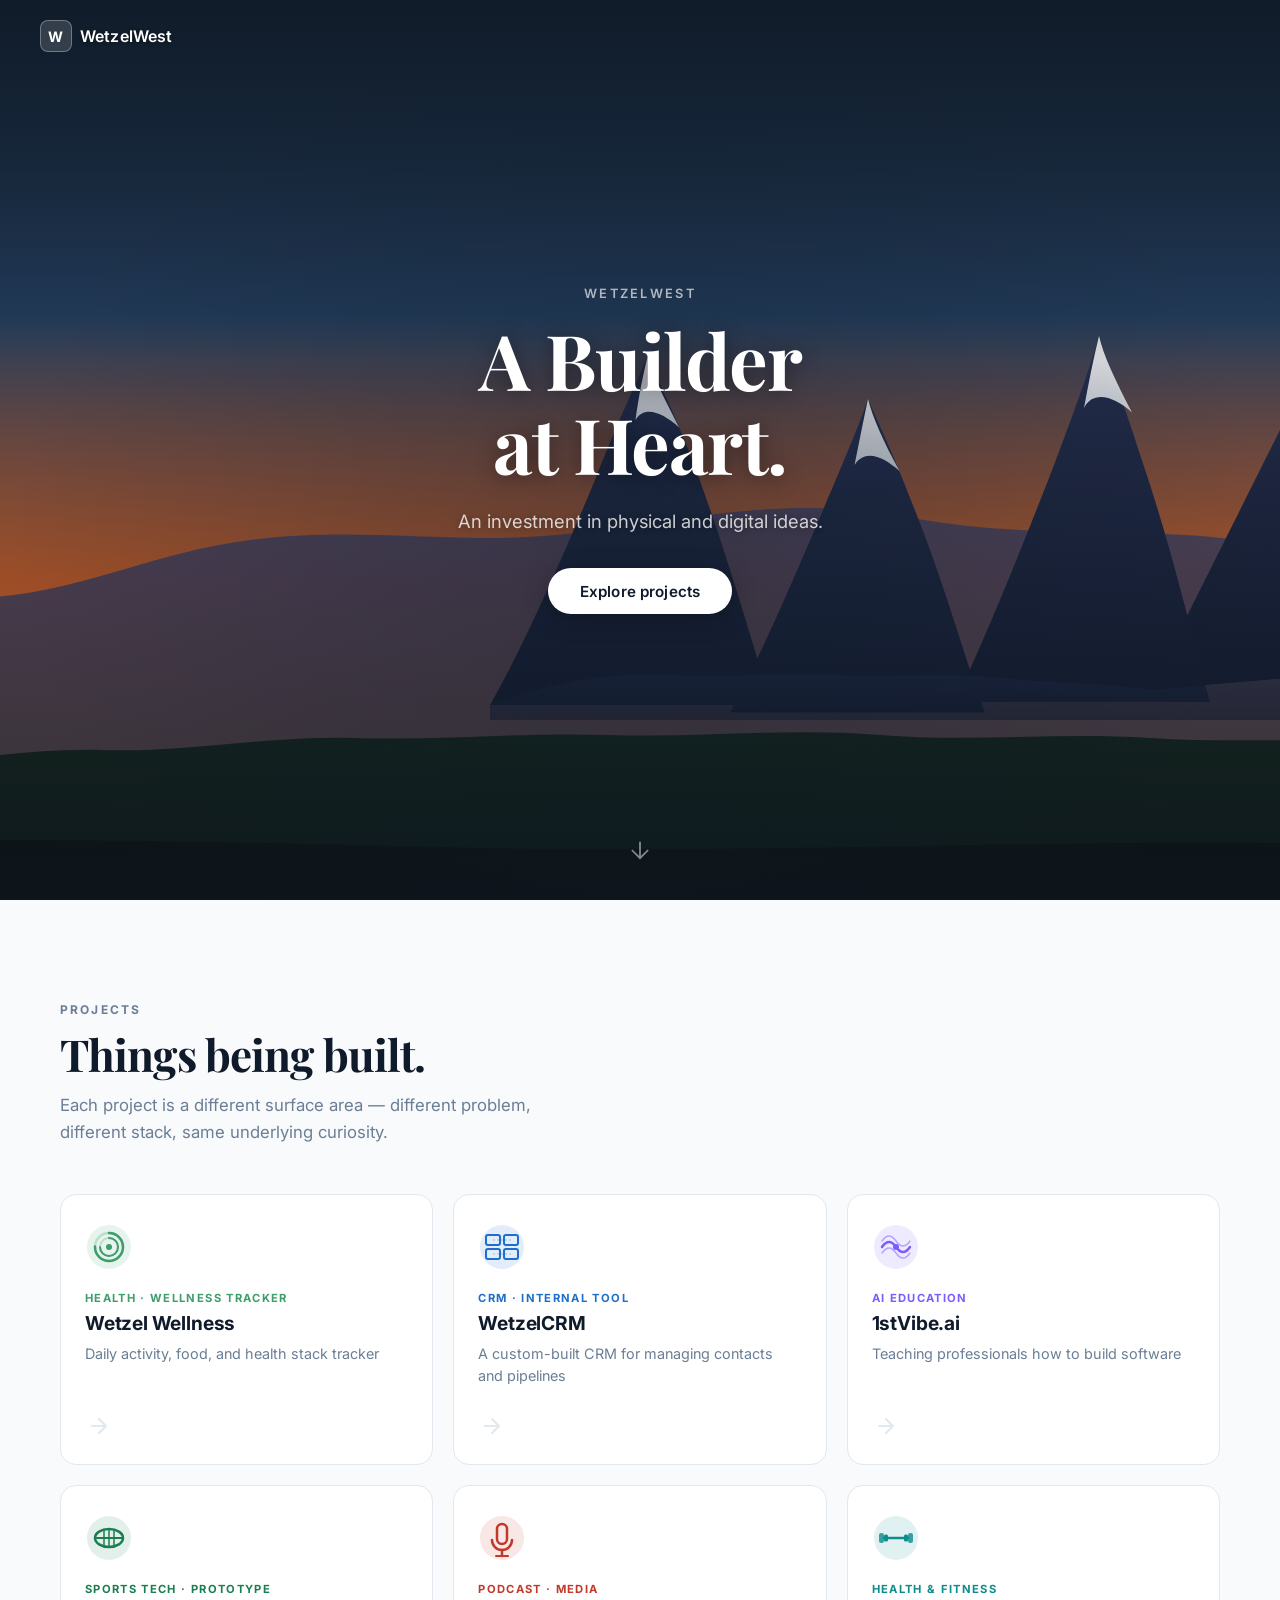
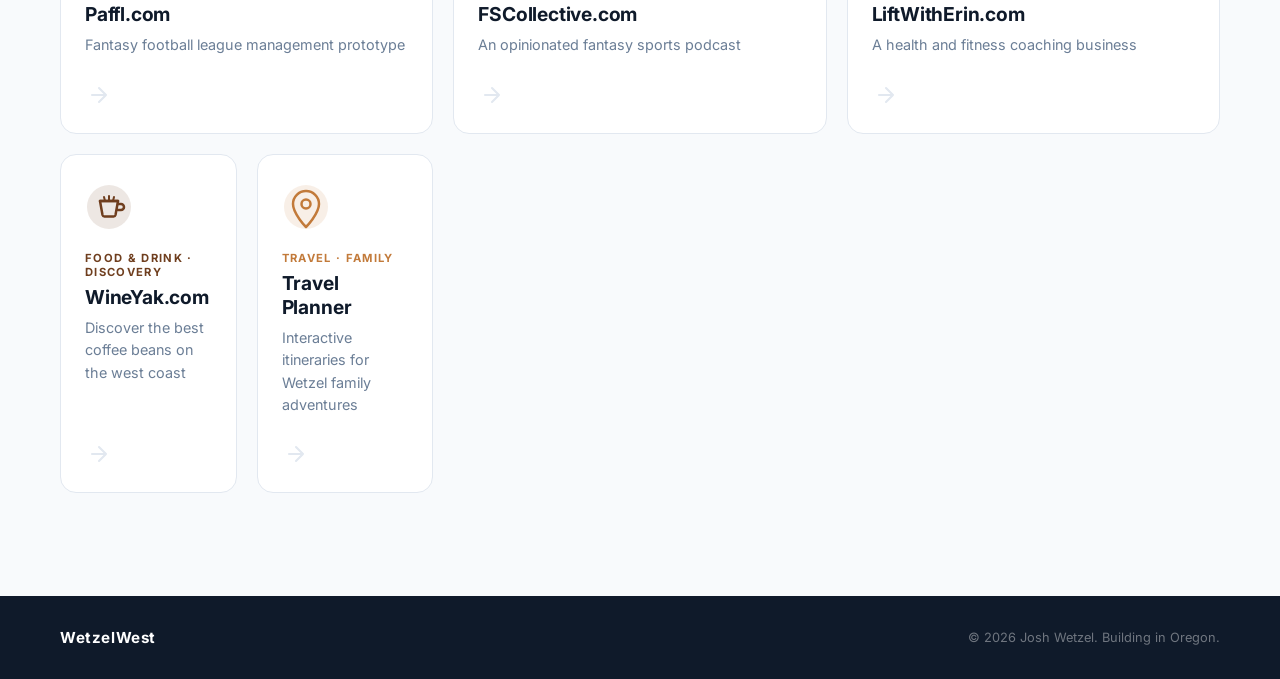
==== commit b7df799e: "Update hero copy and add WineYak project card - Change hero headline to "A Builder at Heart." and su" ====
--- a/index.html
+++ b/index.html
@@ -141,8 +141,8 @@
     <!-- Hero content overlay -->
     <div class="hero-content">
       <p class="hero-eyebrow">WetzelWest</p>
-      <h1 class="hero-headline">Learning to build<br />digital products.</h1>
-      <p class="hero-sub">A personal lab for building, shipping, and iterating on software ideas — from AI tools to sports media to fitness.</p>
+      <h1 class="hero-headline">A Builder<br />at Heart.</h1>
+      <p class="hero-sub">An investment in physical and digital ideas.</p>
       <a href="#projects" class="hero-cta">Explore projects</a>
     </div>
 
@@ -302,6 +302,31 @@
             <div class="card-tag">Health &amp; Fitness</div>
             <h3 class="card-title">LiftWithErin.com</h3>
             <p class="card-desc">A health and fitness coaching business</p>
+          </div>
+          <div class="card-arrow" aria-hidden="true">
+            <svg viewBox="0 0 20 20" fill="currentColor">
+              <path d="M5 10h10M10 5l5 5-5 5" stroke="currentColor" stroke-width="1.5" fill="none" stroke-linecap="round" stroke-linejoin="round"/>
+            </svg>
+          </div>
+        </a>
+
+        <!-- WineYak.com -->
+        <a href="https://wineyak.com/" target="_blank" rel="noopener noreferrer" class="card card--coffee">
+          <div class="card-icon" aria-hidden="true">
+            <svg viewBox="0 0 48 48" fill="none" xmlns="http://www.w3.org/2000/svg">
+              <circle cx="24" cy="24" r="22" fill="currentColor" opacity="0.12"/>
+              <path d="M15 18h18l-2.5 14a2 2 0 01-2 1.5h-9a2 2 0 01-2-1.5L15 18z" stroke="currentColor" stroke-width="2.5" fill="none" stroke-linejoin="round"/>
+              <path d="M33 21h3a3 3 0 010 6h-3" stroke="currentColor" stroke-width="2.5" stroke-linecap="round" fill="none"/>
+              <line x1="15" y1="18" x2="33" y2="18" stroke="currentColor" stroke-width="2.5" stroke-linecap="round"/>
+              <line x1="19" y1="14" x2="20" y2="18" stroke="currentColor" stroke-width="2" stroke-linecap="round"/>
+              <line x1="24" y1="13" x2="24" y2="18" stroke="currentColor" stroke-width="2" stroke-linecap="round"/>
+              <line x1="29" y1="14" x2="28" y2="18" stroke="currentColor" stroke-width="2" stroke-linecap="round"/>
+            </svg>
+          </div>
+          <div class="card-body">
+            <div class="card-tag">Food &amp; Drink · Discovery</div>
+            <h3 class="card-title">WineYak.com</h3>
+            <p class="card-desc">Discover the best coffee beans on the west coast</p>
           </div>
           <div class="card-arrow" aria-hidden="true">
             <svg viewBox="0 0 20 20" fill="currentColor">
--- a/styles.css
+++ b/styles.css
@@ -34,6 +34,7 @@
   --accent-crm:        #1e6fcc;   /* blue — software */
   --accent-travel:     #c27a3a;   /* amber — travel */
   --accent-wellness:   #3d9e6b;   /* emerald — wellness */
+  --accent-coffee:     #6f3e1e;   /* espresso — coffee */
 
   /* Typography */
   --font-sans:   'Inter', system-ui, -apple-system, sans-serif;
@@ -366,6 +367,7 @@
 .card--crm      { --accent: var(--accent-crm); }
 .card--travel   { --accent: var(--accent-travel); }
 .card--wellness { --accent: var(--accent-wellness); }
+.card--coffee   { --accent: var(--accent-coffee); }
 
 .card--ai::before      { background: var(--accent-ai); }
 .card--sports::before  { background: var(--accent-sports); }
@@ -374,6 +376,7 @@
 .card--crm::before     { background: var(--accent-crm); }
 .card--travel::before  { background: var(--accent-travel); }
 .card--wellness::before{ background: var(--accent-wellness); }
+.card--coffee::before  { background: var(--accent-coffee); }
 
 /* Card icon */
 .card-icon {
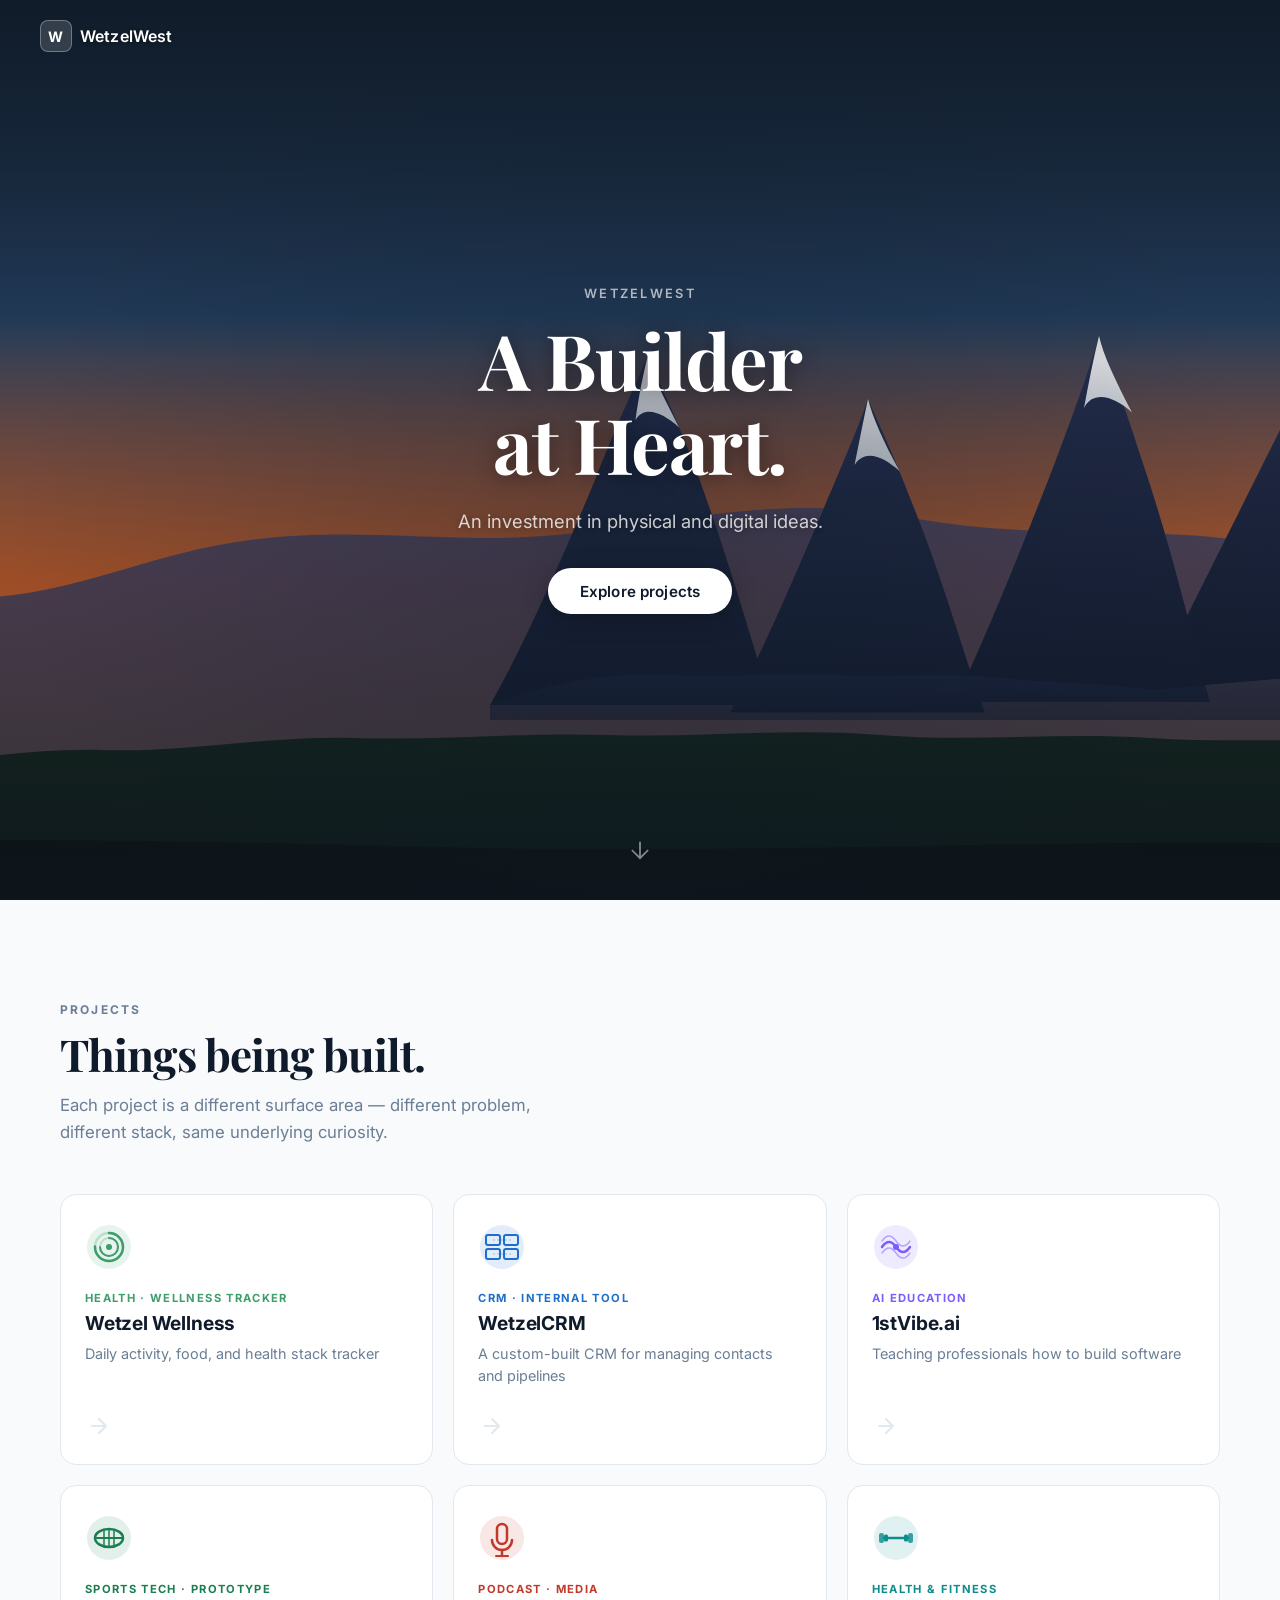
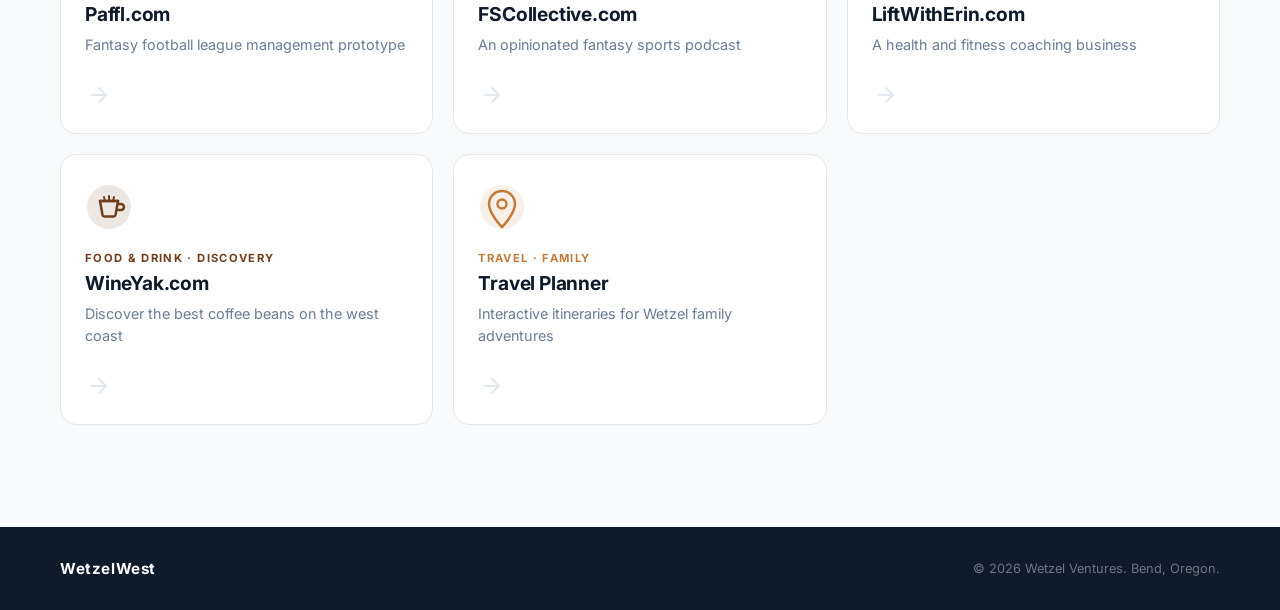
==== commit 673f1b81: "Update footer to Wetzel Ventures, Bend Oregon 2026 Co-Authored-By: Claude Sonnet 4.6 <noreply@anthro" ====
--- a/index.html
+++ b/index.html
@@ -364,7 +364,7 @@
   <footer class="footer">
     <div class="footer-inner">
       <span class="footer-logo">WetzelWest</span>
-      <span class="footer-copy">&copy; <span id="year"></span> Josh Wetzel. Building in Oregon.</span>
+      <span class="footer-copy">&copy; 2026 Wetzel Ventures. Bend, Oregon.</span>
     </div>
   </footer>
 
--- a/styles.css
+++ b/styles.css
@@ -291,19 +291,6 @@
   display: grid;
   grid-template-columns: repeat(3, 1fr);
   gap: 1.25rem;
-}
-
-/* 6-card grid: 3 per row, evenly distributed */
-@media (min-width: 820px) {
-  .cards {
-    grid-template-columns: repeat(6, 1fr);
-  }
-  .cards .card:nth-child(1) { grid-column: 1 / 3; }
-  .cards .card:nth-child(2) { grid-column: 3 / 5; }
-  .cards .card:nth-child(3) { grid-column: 5 / 7; }
-  .cards .card:nth-child(4) { grid-column: 1 / 3; }
-  .cards .card:nth-child(5) { grid-column: 3 / 5; }
-  .cards .card:nth-child(6) { grid-column: 5 / 7; }
 }
 
 @media (max-width: 819px) {
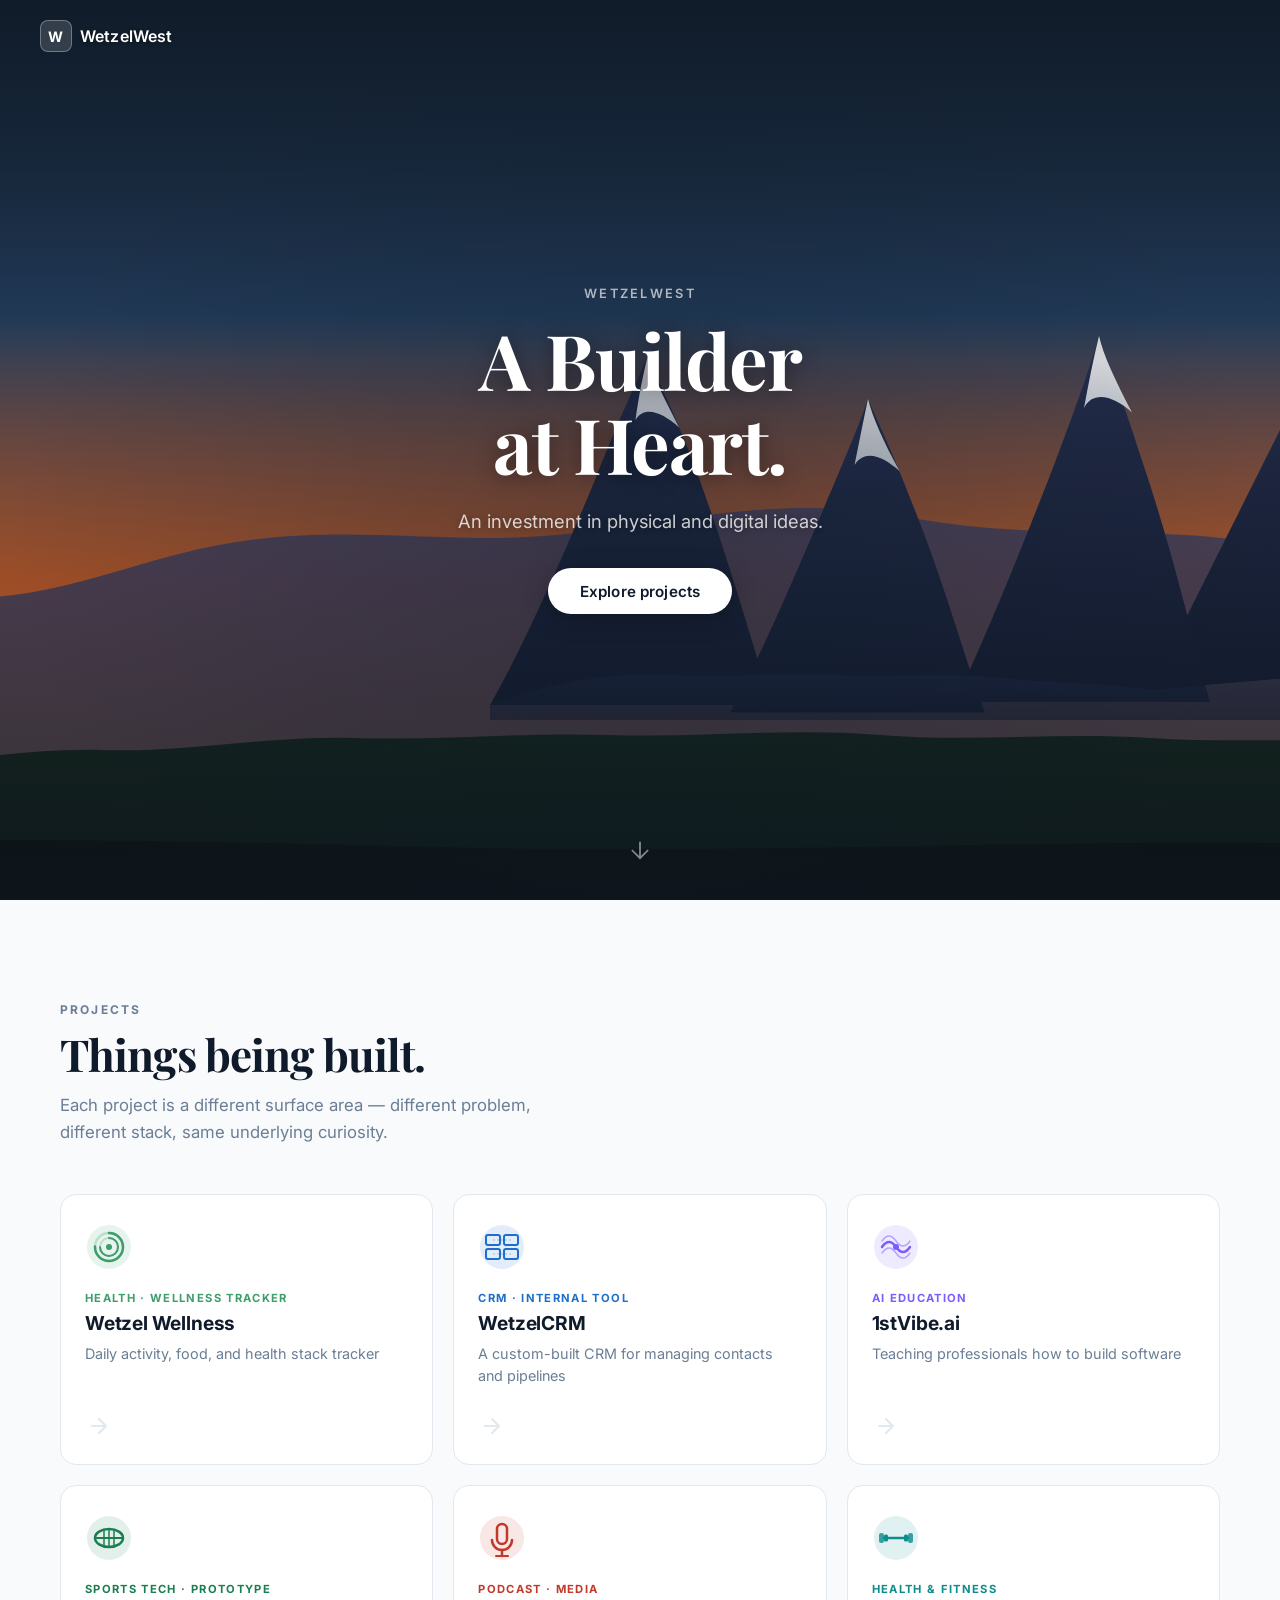
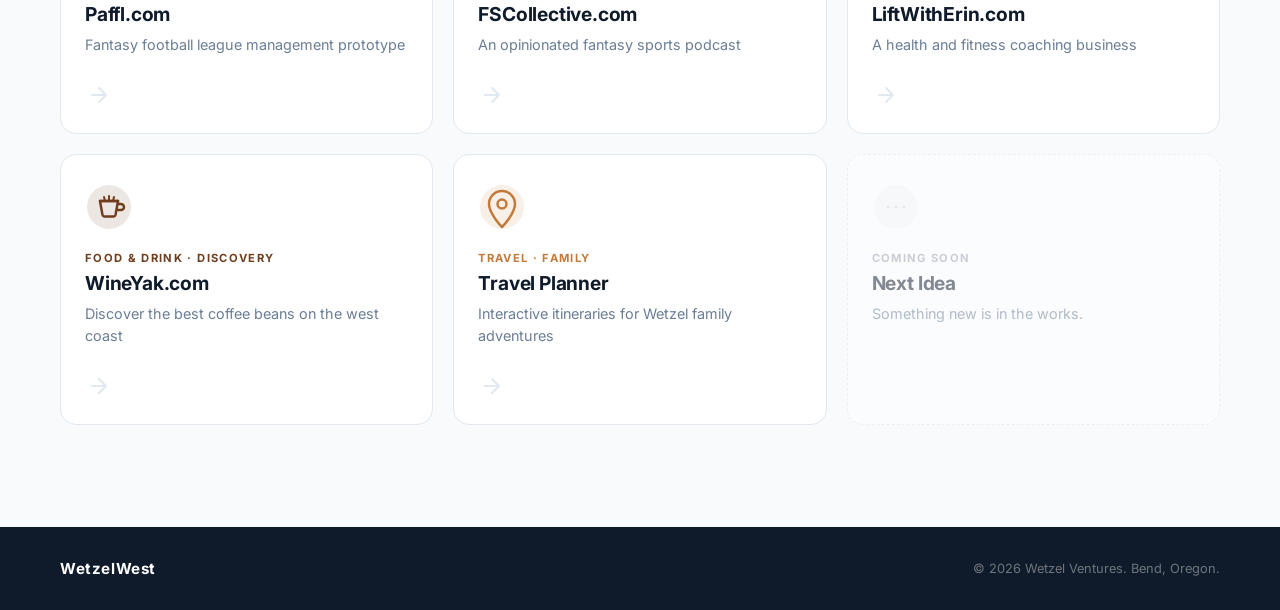
==== commit 6823e3c1: "Add coming soon placeholder card to complete last grid row Co-Authored-By: Claude Sonnet 4.6 <norepl" ====
--- a/index.html
+++ b/index.html
@@ -356,6 +356,23 @@
           </div>
         </a>
 
+        <!-- Coming Soon -->
+        <div class="card card--placeholder">
+          <div class="card-icon" aria-hidden="true">
+            <svg viewBox="0 0 48 48" fill="none" xmlns="http://www.w3.org/2000/svg">
+              <circle cx="24" cy="24" r="22" fill="currentColor" opacity="0.08"/>
+              <circle cx="24" cy="24" r="1.5" fill="currentColor" opacity="0.4"/>
+              <circle cx="32" cy="24" r="1.5" fill="currentColor" opacity="0.4"/>
+              <circle cx="16" cy="24" r="1.5" fill="currentColor" opacity="0.4"/>
+            </svg>
+          </div>
+          <div class="card-body">
+            <div class="card-tag">Coming Soon</div>
+            <h3 class="card-title">Next Idea</h3>
+            <p class="card-desc">Something new is in the works.</p>
+          </div>
+        </div>
+
       </div>
     </div>
   </section>
--- a/styles.css
+++ b/styles.css
@@ -365,6 +365,13 @@
 .card--wellness::before{ background: var(--accent-wellness); }
 .card--coffee::before  { background: var(--accent-coffee); }
 
+.card--placeholder {
+  --accent: #9ca3af;
+  opacity: 0.5;
+  pointer-events: none;
+  border-style: dashed;
+}
+
 /* Card icon */
 .card-icon {
   width: 48px;
